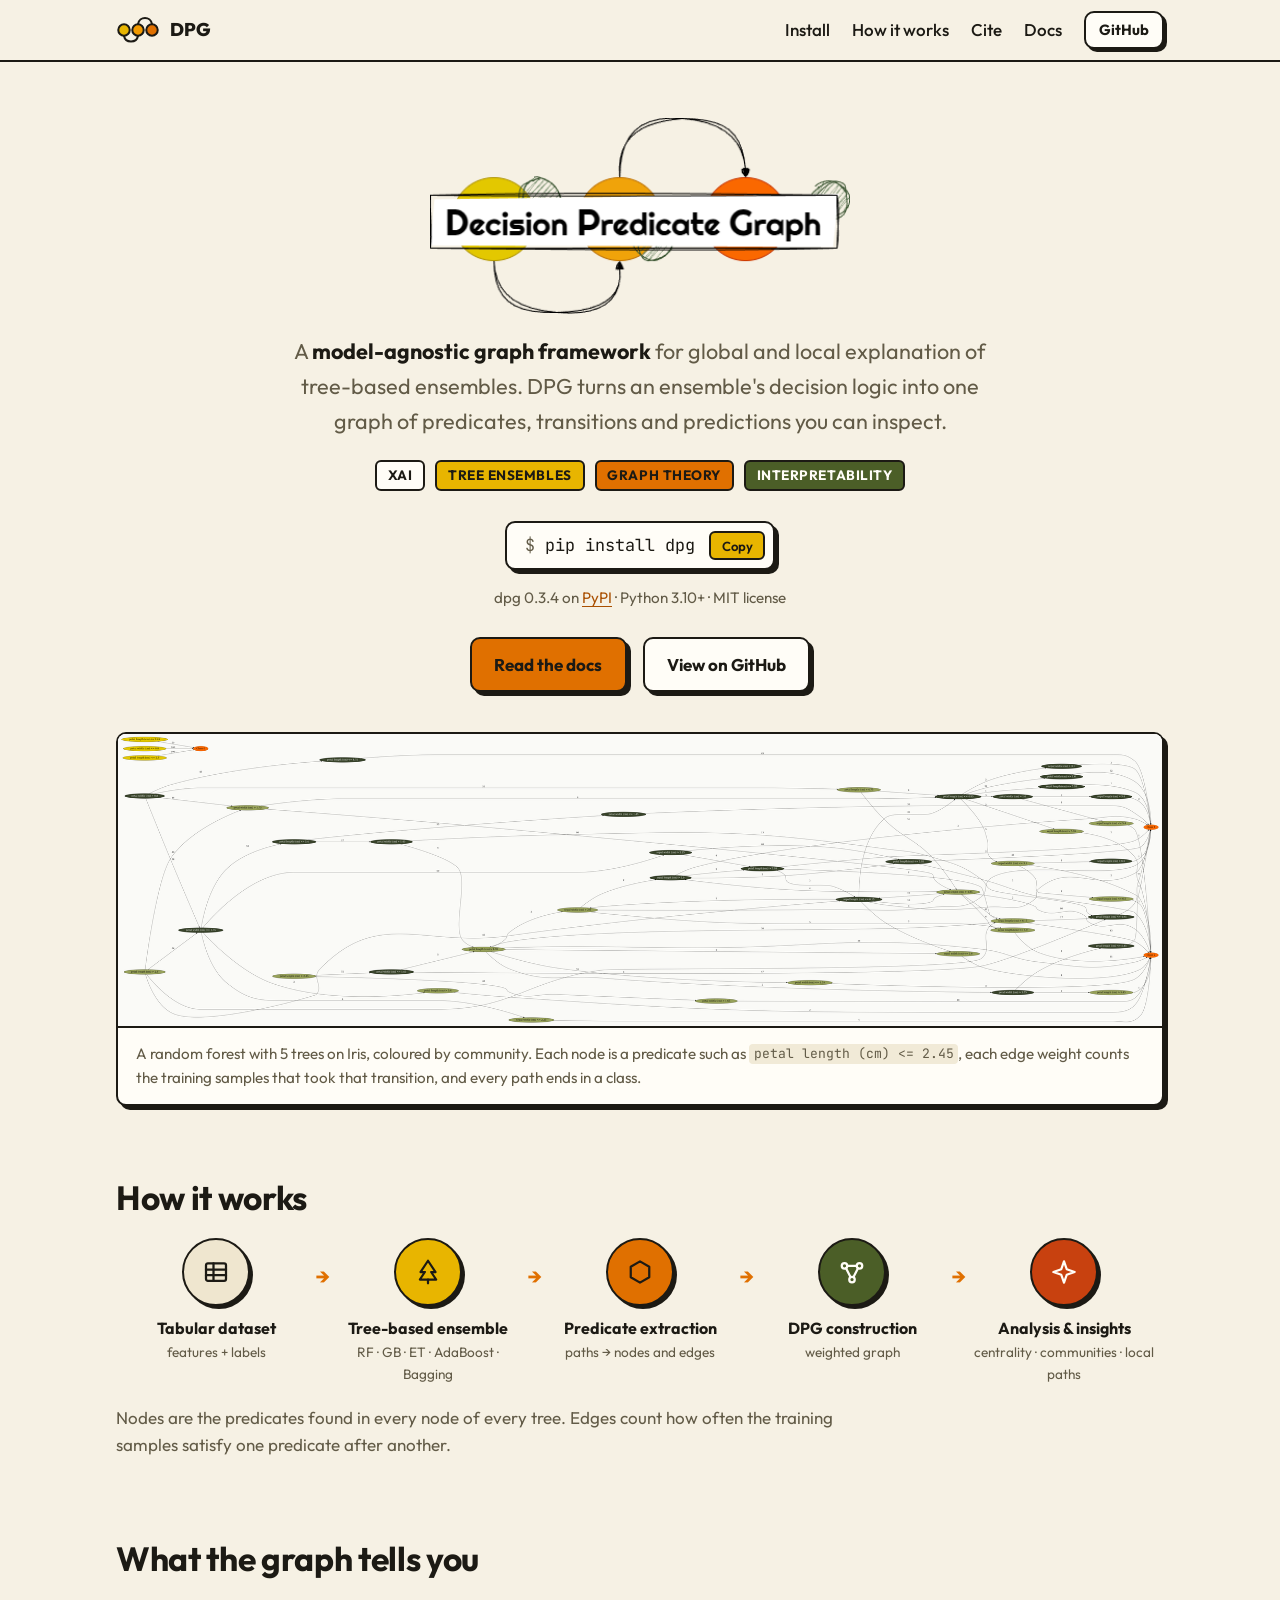
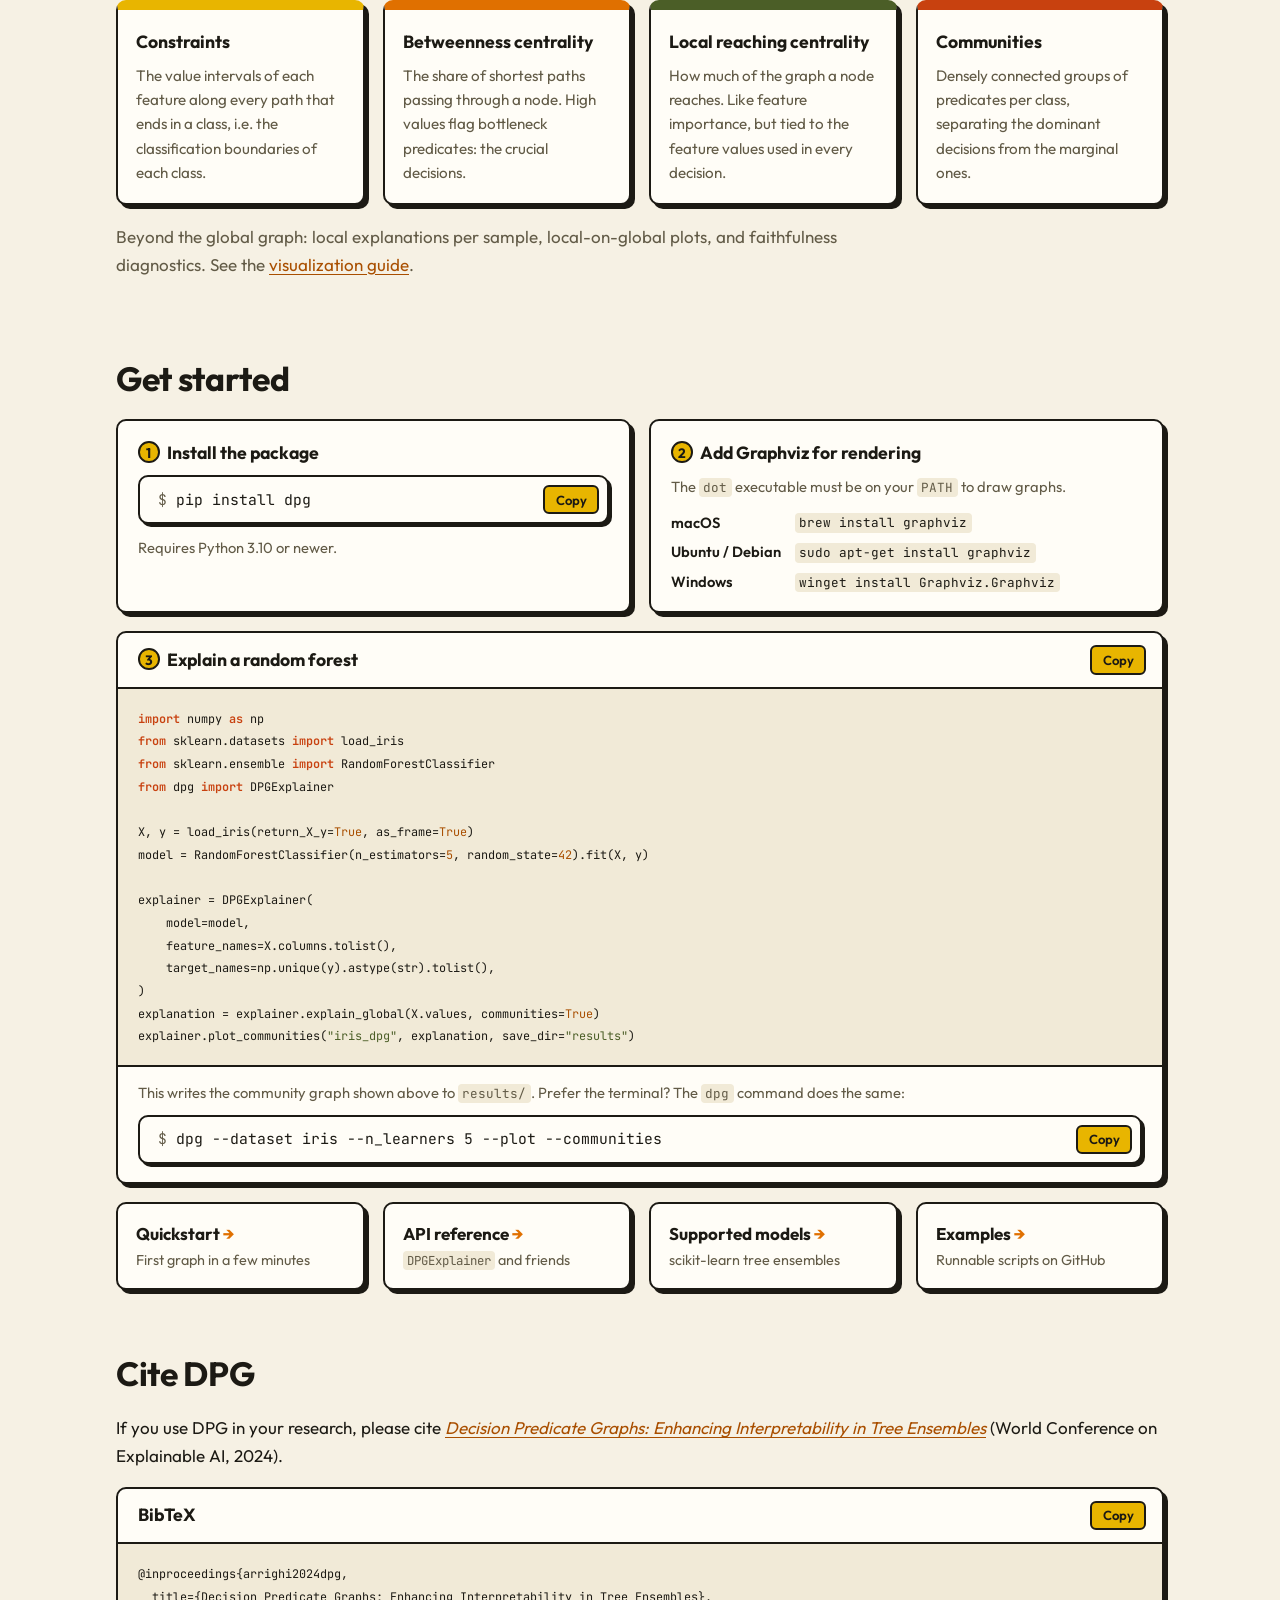
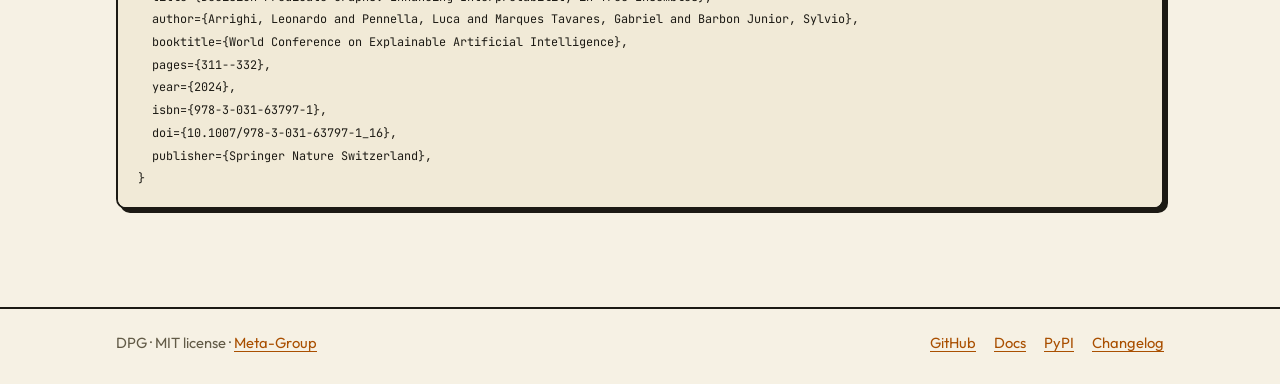
==== static/index.html @ 478aea1a "Add DPG landing page with install, docs and citation" ====
<!doctype html>
<html lang="en">
<head>
  <meta charset="utf-8">
  <meta name="viewport" content="width=device-width, initial-scale=1">
  <title>Decision Predicate Graph</title>
  <meta name="description" content="DPG is a model-agnostic framework for global and local explanation of tree-based ensemble models. pip install dpg.">
  <link rel="icon" href="data:image/svg+xml,<svg xmlns='http://www.w3.org/2000/svg' viewBox='0 0 16 16'><path d='M4 8L12 3.5M4 8l8 4.5' stroke='%231c1a14' stroke-width='1.2'/><circle cx='3' cy='8' r='2.4' fill='%23e8b500'/><circle cx='13' cy='3' r='2.4' fill='%23e07000'/><circle cx='13' cy='13' r='2.4' fill='%234b5e27'/></svg>">
  <link rel="preconnect" href="https://fonts.googleapis.com">
  <link rel="preconnect" href="https://fonts.gstatic.com" crossorigin>
  <link rel="stylesheet" href="https://fonts.googleapis.com/css2?family=JetBrains+Mono:wght@400;600&family=Outfit:wght@400;500;600;700;800&display=swap">
  <link rel="stylesheet" href="assets/landing.css">
</head>
<body>
  <header class="nav">
    <div class="wrap nav-inner">
      <a class="nav-brand" href="./" aria-label="DPG home">
        <svg class="nav-mark" viewBox="0 0 34 22" aria-hidden="true"><path d="M17 6.5C18 0 27 0 28 6.5M6 15.5C7 21.5 16 21.5 17 15.5"/><circle cx="6" cy="11" r="4.5" class="d1"/><circle cx="17" cy="11" r="4.5" class="d2"/><circle cx="28" cy="11" r="4.5" class="d3"/></svg>
        <span>DPG</span>
      </a>
      <nav class="nav-links" aria-label="Main">
        <a href="#install" class="hide-sm">Install</a>
        <a href="#how" class="hide-sm">How it works</a>
        <a href="#cite" class="hide-sm">Cite</a>
        <a href="https://dpg.readthedocs.io/">Docs</a>
        <a class="btn btn-sm" href="https://github.com/Meta-Group/DPG">GitHub</a>
      </nav>
    </div>
  </header>

  <main>
    <section class="hero">
      <div class="wrap">
        <img class="hero-logo" src="assets/dpg-logo.png" alt="Decision Predicate Graph" width="404" height="189">
        <p class="lede">A <strong>model-agnostic graph framework</strong> for global and local explanation of
          tree-based ensembles. DPG turns an ensemble's decision logic into one graph of predicates, transitions and
          predictions you can inspect.</p>
        <ul class="tags" aria-label="Topics">
          <li class="tag">XAI</li>
          <li class="tag tag-yellow">Tree ensembles</li>
          <li class="tag tag-orange">Graph theory</li>
          <li class="tag tag-olive">Interpretability</li>
        </ul>

        <div class="install" id="install-hero">
          <code><span class="prompt" aria-hidden="true">$</span> <span data-copy-src>pip install dpg</span></code>
          <button class="copy" type="button" data-copy>Copy</button>
        </div>
        <p class="meta"><span id="version">dpg 0.3.4</span> on <a href="https://pypi.org/project/dpg/">PyPI</a> ·
          Python 3.10+ · MIT license</p>

        <div class="cta">
          <a class="btn btn-primary" href="https://dpg.readthedocs.io/">Read the docs</a>
          <a class="btn" href="https://github.com/Meta-Group/DPG">View on GitHub</a>
        </div>
      </div>
    </section>

    <section class="wrap figure-section" aria-label="Example graph">
      <figure class="card graph">
        <a href="assets/iris-dpg-communities.png" title="Open full size">
          <img src="assets/iris-dpg-communities.png" alt="A Decision Predicate Graph of a 5-tree random forest on the Iris dataset, with predicate nodes coloured by community and edges leading to the three class nodes" width="2000" height="559">
        </a>
        <figcaption>A random forest with 5 trees on Iris, coloured by community. Each node is a predicate such as
          <code>petal length (cm) &lt;= 2.45</code>, each edge weight counts the training samples that took that
          transition, and every path ends in a class.</figcaption>
      </figure>
    </section>

    <section class="wrap section" id="how">
      <h2>How it works</h2>
      <ol class="pipeline">
        <li><span class="step step-cream" aria-hidden="true">
            <svg viewBox="0 0 24 24"><rect x="4" y="5" width="16" height="14" rx="1.5"/><path d="M4 10h16M4 14.5h16M10 5v14"/></svg></span>
          <strong>Tabular dataset</strong><span>features + labels</span></li>
        <li><span class="step step-yellow" aria-hidden="true">
            <svg viewBox="0 0 24 24"><path d="M12 3l6 9h-3.5l4 6H5.5l4-6H6z"/><path d="M12 18v3"/></svg></span>
          <strong>Tree-based ensemble</strong><span>RF · GB · ET · AdaBoost · Bagging</span></li>
        <li><span class="step step-orange" aria-hidden="true">
            <svg viewBox="0 0 24 24"><path d="M12 3.5l7.4 4.25v8.5L12 20.5l-7.4-4.25v-8.5z"/></svg></span>
          <strong>Predicate extraction</strong><span>paths → nodes and edges</span></li>
        <li><span class="step step-olive" aria-hidden="true">
            <svg viewBox="0 0 24 24"><circle cx="6" cy="7" r="2.2"/><circle cx="18" cy="7" r="2.2"/><circle cx="12" cy="18" r="2.2"/><path d="M8.2 7h7.6M7.2 9l3.6 7M16.8 9l-3.6 7"/></svg></span>
          <strong>DPG construction</strong><span>weighted graph</span></li>
        <li><span class="step step-red" aria-hidden="true">
            <svg viewBox="0 0 24 24"><path d="M12 3.5l2.2 6.3 6.3 2.2-6.3 2.2L12 20.5l-2.2-6.3L3.5 12l6.3-2.2z"/></svg></span>
          <strong>Analysis &amp; insights</strong><span>centrality · communities · local paths</span></li>
      </ol>
      <p class="note">Nodes are the predicates found in every node of every tree. Edges count how often the training
        samples satisfy one predicate after another.</p>
    </section>

    <section class="wrap section" id="metrics">
      <h2>What the graph tells you</h2>
      <div class="grid">
        <article class="card metric metric-yellow">
          <h3>Constraints</h3>
          <p>The value intervals of each feature along every path that ends in a class, i.e. the classification
            boundaries of each class.</p>
        </article>
        <article class="card metric metric-orange">
          <h3>Betweenness centrality</h3>
          <p>The share of shortest paths passing through a node. High values flag bottleneck predicates: the crucial
            decisions.</p>
        </article>
        <article class="card metric metric-olive">
          <h3>Local reaching centrality</h3>
          <p>How much of the graph a node reaches. Like feature importance, but tied to the feature values used in
            every decision.</p>
        </article>
        <article class="card metric metric-red">
          <h3>Communities</h3>
          <p>Densely connected groups of predicates per class, separating the dominant decisions from the marginal
            ones.</p>
        </article>
      </div>
      <p class="note">Beyond the global graph: local explanations per sample, local-on-global plots, and faithfulness
        diagnostics. See the <a href="https://dpg.readthedocs.io/en/latest/visualization.html">visualization
        guide</a>.</p>
    </section>

    <section class="wrap section" id="install">
      <h2>Get started</h2>
      <div class="steps">
        <div class="card step-card">
          <h3><span class="num">1</span> Install the package</h3>
          <div class="install install-block">
            <code><span class="prompt" aria-hidden="true">$</span> <span data-copy-src>pip install dpg</span></code>
            <button class="copy" type="button" data-copy>Copy</button>
          </div>
          <p class="small">Requires Python 3.10 or newer.</p>
        </div>
        <div class="card step-card">
          <h3><span class="num">2</span> Add Graphviz for rendering</h3>
          <p class="small">The <code>dot</code> executable must be on your <code>PATH</code> to draw graphs.</p>
          <dl class="os">
            <dt>macOS</dt><dd><code>brew install graphviz</code></dd>
            <dt>Ubuntu / Debian</dt><dd><code>sudo apt-get install graphviz</code></dd>
            <dt>Windows</dt><dd><code>winget install Graphviz.Graphviz</code></dd>
          </dl>
        </div>
      </div>

      <div class="card code-card">
        <div class="code-head">
          <h3><span class="num">3</span> Explain a random forest</h3>
          <button class="copy" type="button" data-copy>Copy</button>
        </div>
<pre><code data-copy-src><span class="k">import</span> numpy <span class="k">as</span> np
<span class="k">from</span> sklearn.datasets <span class="k">import</span> load_iris
<span class="k">from</span> sklearn.ensemble <span class="k">import</span> RandomForestClassifier
<span class="k">from</span> dpg <span class="k">import</span> DPGExplainer

X, y = load_iris(return_X_y=<span class="c">True</span>, as_frame=<span class="c">True</span>)
model = RandomForestClassifier(n_estimators=<span class="n">5</span>, random_state=<span class="n">42</span>).fit(X, y)

explainer = DPGExplainer(
    model=model,
    feature_names=X.columns.tolist(),
    target_names=np.unique(y).astype(str).tolist(),
)
explanation = explainer.explain_global(X.values, communities=<span class="c">True</span>)
explainer.plot_communities(<span class="s">"iris_dpg"</span>, explanation, save_dir=<span class="s">"results"</span>)</code></pre>
        <div class="code-foot">
          <p class="small">This writes the community graph shown above to <code>results/</code>. Prefer the
            terminal? The <code>dpg</code> command does the same:</p>
          <div class="install install-block">
            <code><span class="prompt" aria-hidden="true">$</span> <span data-copy-src>dpg --dataset iris --n_learners 5 --plot --communities</span></code>
            <button class="copy" type="button" data-copy>Copy</button>
          </div>
        </div>
      </div>

      <div class="doc-links">
        <a class="card doc-link" href="https://dpg.readthedocs.io/en/latest/quickstart.html">
          <strong>Quickstart</strong><span>First graph in a few minutes</span></a>
        <a class="card doc-link" href="https://dpg.readthedocs.io/en/latest/api_reference.html">
          <strong>API reference</strong><span><code>DPGExplainer</code> and friends</span></a>
        <a class="card doc-link" href="https://dpg.readthedocs.io/en/latest/supported_models.html">
          <strong>Supported models</strong><span>scikit-learn tree ensembles</span></a>
        <a class="card doc-link" href="https://github.com/Meta-Group/DPG/tree/main/examples">
          <strong>Examples</strong><span>Runnable scripts on GitHub</span></a>
      </div>
    </section>

    <section class="wrap section" id="cite">
      <h2>Cite DPG</h2>
      <p>If you use DPG in your research, please cite
        <a href="https://doi.org/10.1007/978-3-031-63797-1_16"><em>Decision Predicate Graphs: Enhancing
        Interpretability in Tree Ensembles</em></a> (World Conference on Explainable AI, 2024).</p>
      <div class="card code-card">
        <div class="code-head">
          <h3>BibTeX</h3>
          <button class="copy" type="button" data-copy>Copy</button>
        </div>
<pre><code data-copy-src>@inproceedings{arrighi2024dpg,
  title={Decision Predicate Graphs: Enhancing Interpretability in Tree Ensembles},
  author={Arrighi, Leonardo and Pennella, Luca and Marques Tavares, Gabriel and Barbon Junior, Sylvio},
  booktitle={World Conference on Explainable Artificial Intelligence},
  pages={311--332},
  year={2024},
  isbn={978-3-031-63797-1},
  doi={10.1007/978-3-031-63797-1_16},
  publisher={Springer Nature Switzerland},
}</code></pre>
      </div>
    </section>
  </main>

  <footer class="footer">
    <div class="wrap footer-inner">
      <span>DPG · MIT license · <a href="https://github.com/Meta-Group">Meta-Group</a></span>
      <nav aria-label="Footer">
        <a href="https://github.com/Meta-Group/DPG">GitHub</a>
        <a href="https://dpg.readthedocs.io/">Docs</a>
        <a href="https://pypi.org/project/dpg/">PyPI</a>
        <a href="https://github.com/Meta-Group/DPG/blob/main/CHANGELOG.md">Changelog</a>
      </nav>
    </div>
  </footer>

  <script src="assets/landing.js"></script>
</body>
</html>
---- static/assets/landing.css ----
:root {
  --bg: #f6f1e4;
  --surface: #fffdf7;
  --ink: #1c1a14;
  --muted: #625b47;
  --line: #1c1a14;
  --code-bg: #f1ead7;
  --yellow: #e8b500;
  --orange: #e07000;
  --olive: #4b5e27;
  --red: #c8410f;
  --link: #a94f00;
  --on-accent: #1c1a14;
  --on-dark-accent: #fffdf7;
  --shadow: 4px 4px 0 var(--line);
  --radius: 10px;
  --font: "Outfit", system-ui, -apple-system, "Segoe UI", sans-serif;
  --mono: "JetBrains Mono", ui-monospace, SFMono-Regular, Menlo, monospace;
  color-scheme: light;
}

@media (prefers-color-scheme: dark) {
  :root:not([data-theme="light"]) {
    --bg: #17150f;
    --surface: #221f17;
    --ink: #f3ecda;
    --muted: #b3a98c;
    --line: #5a5240;
    --code-bg: #2b2719;
    --olive: #7d9441;
    --red: #e05a28;
    --link: #f2a24a;
    --shadow: 4px 4px 0 #000;
    color-scheme: dark;
  }
}

:root[data-theme="dark"] {
  --bg: #17150f;
  --surface: #221f17;
  --ink: #f3ecda;
  --muted: #b3a98c;
  --line: #5a5240;
  --code-bg: #2b2719;
  --olive: #7d9441;
  --red: #e05a28;
  --link: #f2a24a;
  --shadow: 4px 4px 0 #000;
  color-scheme: dark;
}

*, *::before, *::after { box-sizing: border-box; }

html { scroll-behavior: smooth; scroll-padding-top: 76px; }

body {
  margin: 0;
  background: var(--bg);
  color: var(--ink);
  font: 17px/1.6 var(--font);
  -webkit-font-smoothing: antialiased;
}

a { color: var(--link); text-underline-offset: 3px; }
a:hover { text-decoration-thickness: 2px; }

img { max-width: 100%; height: auto; display: block; }

code, pre { font-variant-ligatures: none; }
code { font-family: var(--mono); font-size: .86em; }
:not(pre) > code { background: var(--code-bg); padding: .1em .35em; border-radius: 4px; overflow-wrap: anywhere; }

h2 { font-size: clamp(1.6rem, 3.2vw, 2.1rem); line-height: 1.2; margin: 0 0 1.25rem; letter-spacing: -.01em; }
h3 { font-size: 1.1rem; margin: 0 0 .5rem; }

.wrap { max-width: 1080px; margin: 0 auto; padding: 0 16px; }

/* nav */
.nav {
  position: sticky; top: 0; z-index: 10;
  background: color-mix(in srgb, var(--bg) 92%, transparent);
  backdrop-filter: blur(6px);
  border-bottom: 2px solid var(--line);
}
.nav-inner { display: flex; align-items: center; justify-content: space-between; gap: 16px; height: 60px; }
.nav-brand { display: flex; align-items: center; gap: 10px; color: var(--ink); text-decoration: none; font-weight: 800; font-size: 1.15rem; }
.nav-mark { width: 44px; height: 28px; overflow: visible; }
.nav-mark path { fill: none; stroke: var(--ink); stroke-width: 1.6; }
.nav-mark circle { stroke: var(--line); stroke-width: 1.6; }
.nav-mark .d1 { fill: var(--yellow); }
.nav-mark .d2 { fill: #f29a00; }
.nav-mark .d3 { fill: var(--orange); }
.nav-links { display: flex; align-items: center; gap: 22px; }
.nav-links a:not(.btn) { color: var(--ink); text-decoration: none; font-weight: 500; }
.nav-links a:not(.btn):hover { color: var(--link); }

/* buttons */
.btn {
  display: inline-flex; align-items: center; justify-content: center;
  padding: .7em 1.3em; border: 2px solid var(--line); border-radius: var(--radius);
  background: var(--surface); color: var(--ink); font-weight: 700; text-decoration: none;
  box-shadow: var(--shadow); transition: transform .08s, box-shadow .08s;
}
.btn:hover { transform: translate(-1px, -1px); box-shadow: 5px 5px 0 var(--line); text-decoration: none; }
.btn:active { transform: translate(3px, 3px); box-shadow: 1px 1px 0 var(--line); }
.btn-primary { background: var(--orange); color: var(--on-accent); }
.btn-sm { padding: .35em .9em; font-size: .92rem; box-shadow: 3px 3px 0 var(--line); }

/* hero */
.hero { text-align: center; padding: 56px 0 40px; }
.hero-logo { width: min(420px, 86%); margin: 0 auto 20px; }
/* the logo is drawn in black ink; give it a paper backing on dark backgrounds */
:root[data-theme="dark"] .hero-logo { background: #f6f1e4; border-radius: 14px; padding: 10px 14px; }
@media (prefers-color-scheme: dark) {
  :root:not([data-theme="light"]) .hero-logo { background: #f6f1e4; border-radius: 14px; padding: 10px 14px; }
}
.lede { font-size: clamp(1.1rem, 2.2vw, 1.35rem); max-width: 720px; margin: 0 auto 22px; color: var(--muted); }
.lede strong { color: var(--ink); }

.tags { list-style: none; padding: 0; margin: 0 0 30px; display: flex; flex-wrap: wrap; gap: 10px; justify-content: center; }
.tag {
  border: 2px solid var(--line); border-radius: 6px; padding: .2em .8em;
  font-weight: 700; font-size: .85rem; text-transform: uppercase; letter-spacing: .04em;
  background: var(--surface);
}
.tag-yellow { background: var(--yellow); color: var(--on-accent); }
.tag-orange { background: var(--orange); color: var(--on-accent); }
.tag-olive { background: var(--olive); color: var(--on-dark-accent); }

.install {
  display: inline-flex; align-items: center; gap: 14px; max-width: 100%;
  border: 2px solid var(--line); border-radius: var(--radius); background: var(--surface);
  padding: 8px 8px 8px 18px; box-shadow: var(--shadow);
}
.install code { font-size: 1.05rem; white-space: nowrap; overflow-x: auto; background: none; padding: 0; min-width: 0; }
.install .prompt { color: var(--muted); user-select: none; }
.install-block { display: flex; justify-content: space-between; margin: 6px 0 12px; box-shadow: 3px 3px 0 var(--line); }
.install-block code { font-size: .92rem; }
.meta { color: var(--muted); font-size: .95rem; margin: 16px 0 26px; }
.cta { display: flex; gap: 16px; justify-content: center; flex-wrap: wrap; }

.copy {
  font: 600 .82rem var(--font); cursor: pointer; flex-shrink: 0;
  border: 2px solid var(--line); border-radius: 6px; padding: .35em .8em;
  background: var(--yellow); color: var(--on-accent);
}
.copy:hover { filter: brightness(1.06); }
.copy.done { background: var(--olive); color: var(--on-dark-accent); }

/* cards */
.card {
  background: var(--surface); border: 2px solid var(--line);
  border-radius: var(--radius); box-shadow: var(--shadow);
}

.figure-section { padding-bottom: 16px; }
.graph { margin: 0; overflow: hidden; }
.graph a { display: block; background: #fafaf7; border-bottom: 2px solid var(--line); overflow-x: auto; }
.graph figcaption { padding: 14px 18px; color: var(--muted); font-size: .95rem; }

.section { padding: 56px 16px 8px; }
.note { color: var(--muted); max-width: 760px; }
.small { font-size: .92rem; color: var(--muted); margin: 0; }

/* pipeline */
.pipeline { list-style: none; padding: 0; margin: 0 0 18px; display: grid; grid-template-columns: repeat(5, 1fr); gap: 12px; }
.pipeline li { position: relative; display: flex; flex-direction: column; align-items: center; text-align: center; gap: 4px; padding: 0 4px; }
.pipeline li:not(:last-child)::after {
  content: "→"; position: absolute; right: -14px; top: 22px;
  color: var(--orange); font-weight: 700; font-size: 1.3rem;
}
.pipeline strong { font-size: 1rem; line-height: 1.25; margin-top: 8px; }
.pipeline li > span:last-child { color: var(--muted); font-size: .85rem; }
.step {
  width: 68px; height: 68px; border-radius: 50%; border: 2.5px solid var(--line);
  display: grid; place-items: center; box-shadow: 3px 3px 0 var(--line);
}
.step svg { width: 30px; height: 30px; fill: none; stroke: currentColor; stroke-width: 1.8; stroke-linejoin: round; stroke-linecap: round; }
.step-cream { background: #efe6cf; color: #1c1a14; }
.step-yellow { background: var(--yellow); color: #1c1a14; }
.step-orange { background: var(--orange); color: #1c1a14; }
.step-olive { background: var(--olive); color: #fffdf7; }
.step-red { background: var(--red); color: #fffdf7; }

/* metrics */
.grid { display: grid; grid-template-columns: repeat(4, 1fr); gap: 18px; margin-bottom: 18px; }
.metric { padding: 18px; border-top-width: 10px; }
.metric p { margin: 0; color: var(--muted); font-size: .95rem; }
.metric-yellow { border-top-color: var(--yellow); }
.metric-orange { border-top-color: var(--orange); }
.metric-olive { border-top-color: var(--olive); }
.metric-red { border-top-color: var(--red); }

/* get started */
.steps { display: grid; grid-template-columns: 1fr 1fr; gap: 18px; margin-bottom: 18px; }
.step-card { padding: 18px 20px; }
.num {
  display: inline-grid; place-items: center; width: 1.6em; height: 1.6em; margin-right: .3em;
  border: 2px solid var(--line); border-radius: 50%; background: var(--yellow); color: var(--on-accent);
  font-size: .85rem; vertical-align: 1px;
}
.os { display: grid; grid-template-columns: auto 1fr; gap: 6px 14px; margin: 12px 0 0; font-size: .92rem; }
.os dt { font-weight: 600; }
.os dd { margin: 0; }

.code-card { padding: 0; overflow: hidden; margin-bottom: 18px; }
.code-head { display: flex; justify-content: space-between; align-items: center; gap: 12px; padding: 12px 16px 12px 20px; border-bottom: 2px solid var(--line); }
.code-head h3 { margin: 0; }
pre {
  margin: 0; padding: 18px 20px; overflow-x: auto; background: var(--code-bg);
  font: .86rem/1.65 var(--mono); tab-size: 4;
}
.code-foot { padding: 14px 20px 6px; border-top: 2px solid var(--line); }
.code-foot .install-block { margin-top: 10px; }
pre .k { color: var(--red); font-weight: 600; }
pre .s { color: var(--olive); }
pre .n, pre .c { color: var(--link); }

.doc-links { display: grid; grid-template-columns: repeat(4, 1fr); gap: 18px; }
.doc-link { display: flex; flex-direction: column; gap: 2px; padding: 16px 18px; text-decoration: none; color: var(--ink); transition: transform .08s, box-shadow .08s; }
.doc-link:hover { transform: translate(-1px, -1px); box-shadow: 5px 5px 0 var(--line); }
.doc-link strong::after { content: " →"; color: var(--orange); }
.doc-link span { color: var(--muted); font-size: .9rem; }

#cite .code-card { margin-top: 18px; }

/* footer */
.footer { margin-top: 72px; border-top: 2px solid var(--line); padding: 22px 0 30px; color: var(--muted); font-size: .92rem; }
.footer-inner { display: flex; justify-content: space-between; flex-wrap: wrap; gap: 12px; }
.footer nav { display: flex; gap: 18px; flex-wrap: wrap; }

:focus-visible { outline: 3px solid var(--orange); outline-offset: 2px; }

@media (max-width: 900px) {
  .grid, .doc-links { grid-template-columns: 1fr 1fr; }
  .pipeline { grid-template-columns: 1fr; gap: 22px; }
  .pipeline li {
    display: grid; grid-template-columns: 68px 1fr; grid-template-rows: auto auto;
    column-gap: 16px; row-gap: 0; align-content: center; text-align: left; padding: 0;
  }
  .pipeline .step { grid-row: 1 / 3; }
  .pipeline li strong { margin: 0; align-self: end; }
  .pipeline li > span:last-child { align-self: start; }
  .pipeline li:not(:last-child)::after { content: "↓"; right: auto; left: 24px; top: auto; bottom: -27px; font-size: 1.1rem; }
}

@media (max-width: 640px) {
  body { font-size: 16px; }
  .hide-sm { display: none; }
  .nav-links { gap: 14px; }
  .hero { padding-top: 36px; }
  .steps, .grid, .doc-links { grid-template-columns: 1fr; }
  .install code { font-size: .95rem; }
  .graph img { width: 900px; max-width: none; }
  .os { grid-template-columns: 1fr; gap: 2px; }
  .os dd { margin-bottom: 8px; }
  .section { padding-top: 44px; }
}

@media (prefers-reduced-motion: reduce) {
  html { scroll-behavior: auto; }
  .btn, .doc-link { transition: none; }
}
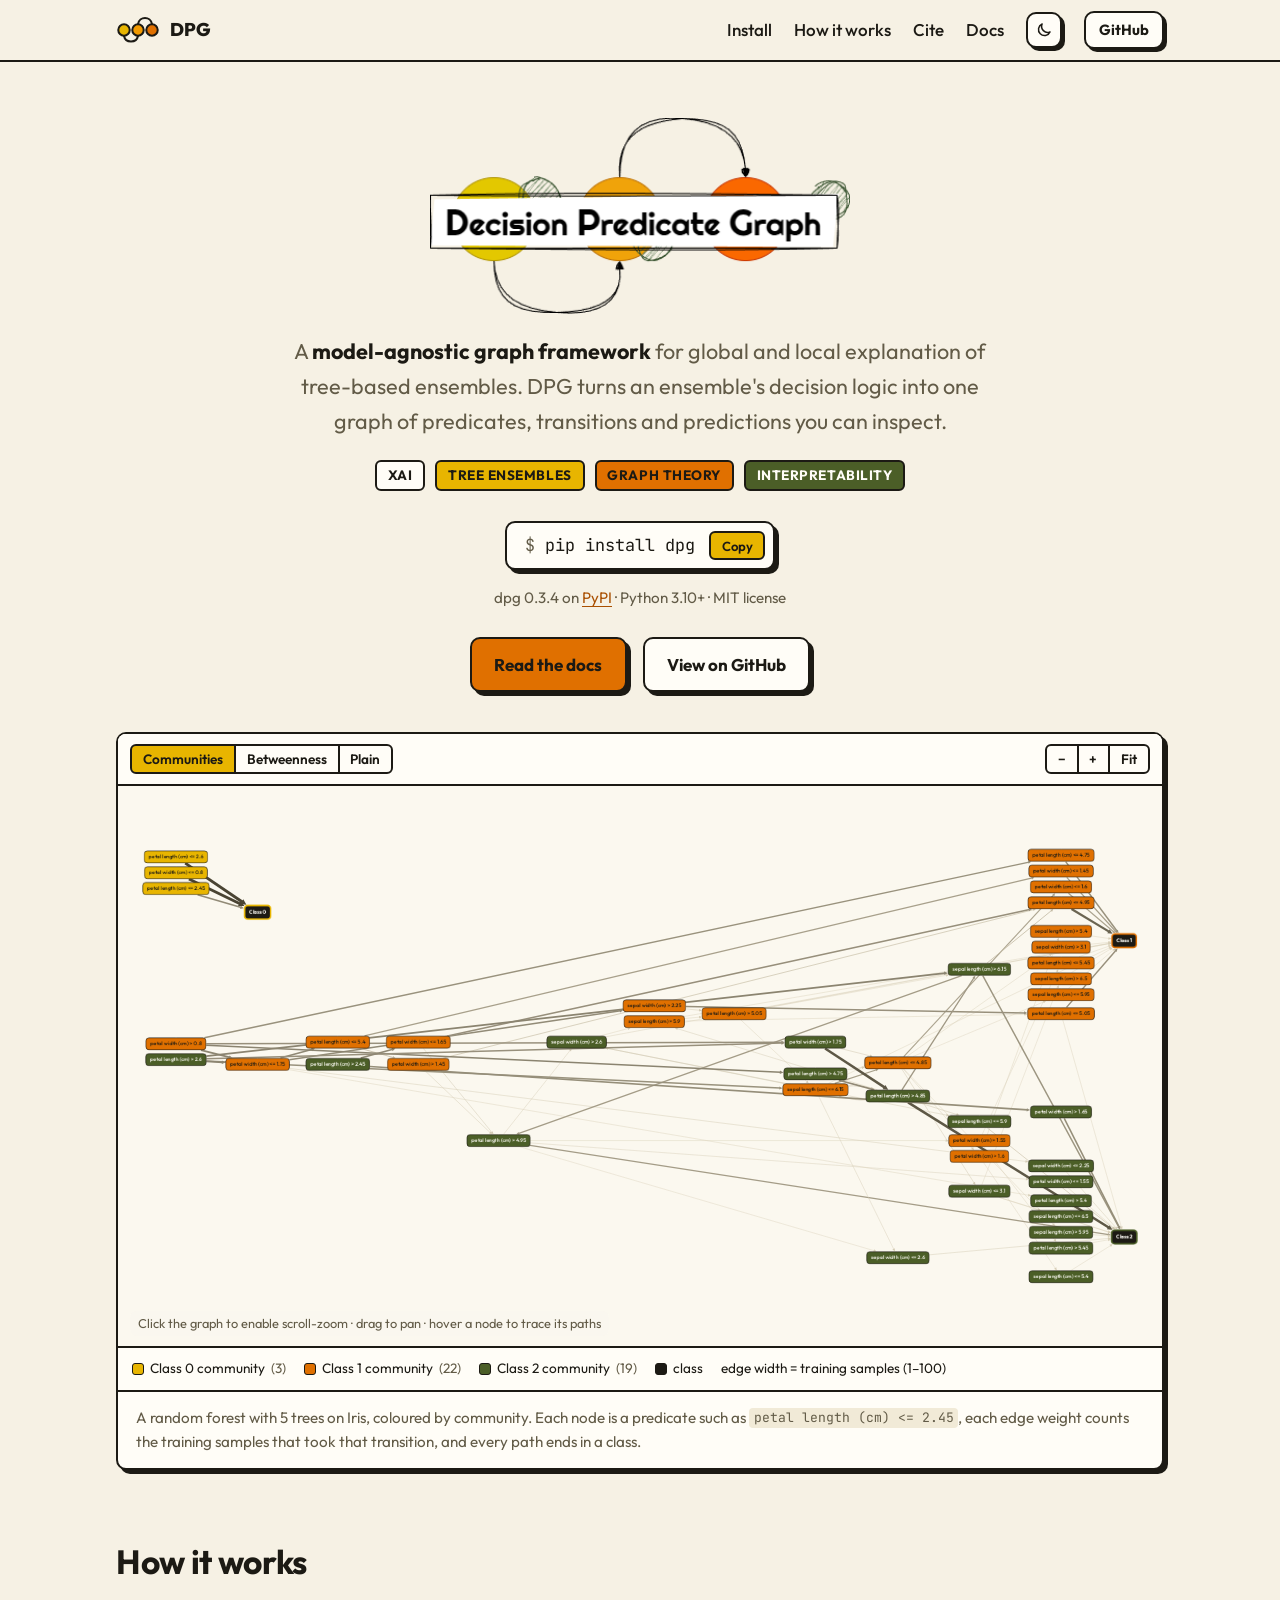
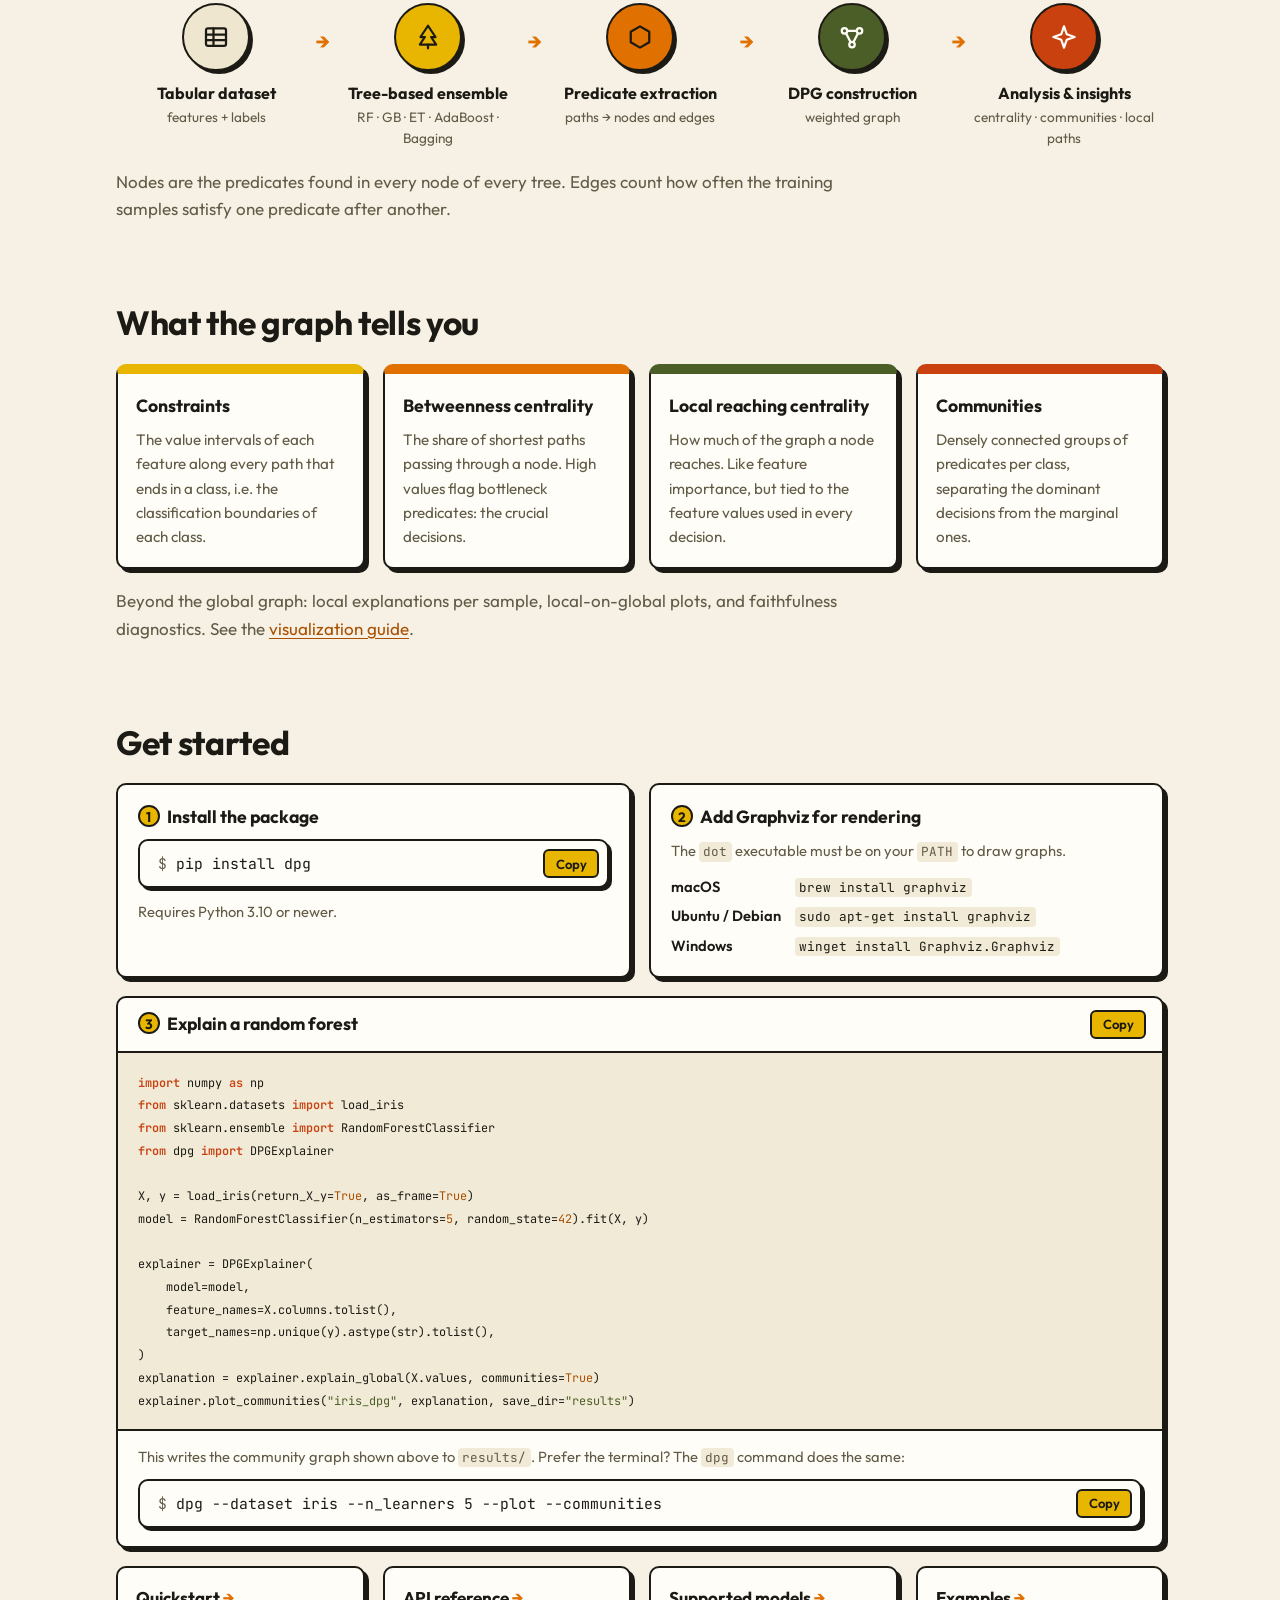
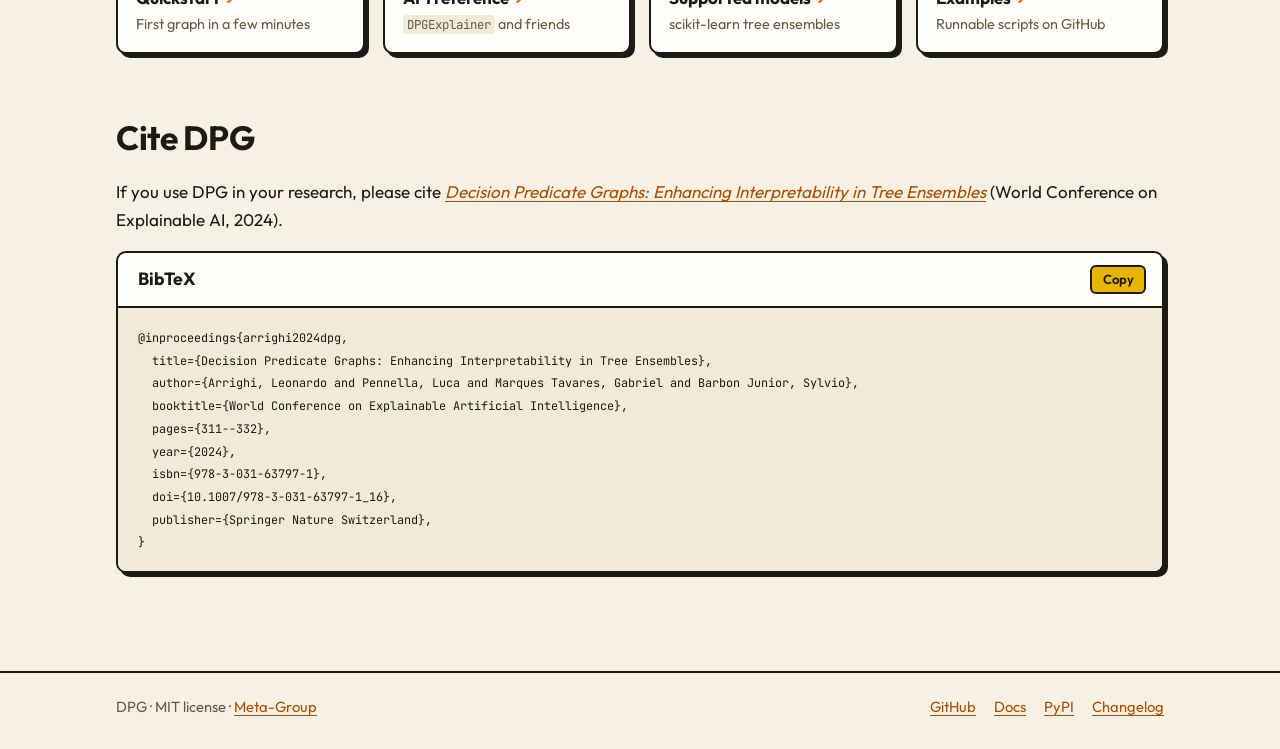
==== commit e7aec0b7: "Add a light/dark theme toggle; light by default" ====
--- a/static/index.html
+++ b/static/index.html
@@ -10,6 +10,10 @@
   <link rel="preconnect" href="https://fonts.gstatic.com" crossorigin>
   <link rel="stylesheet" href="https://fonts.googleapis.com/css2?family=JetBrains+Mono:wght@400;600&family=Outfit:wght@400;500;600;700;800&display=swap">
   <link rel="stylesheet" href="assets/landing.css">
+  <script>
+    // Apply a saved theme before first paint; light is the default.
+    try { if (localStorage.getItem("dpg.theme") === "dark") document.documentElement.dataset.theme = "dark"; } catch (e) {}
+  </script>
 </head>
 <body>
   <header class="nav">
@@ -23,6 +27,10 @@
         <a href="#how" class="hide-sm">How it works</a>
         <a href="#cite" class="hide-sm">Cite</a>
         <a href="https://dpg.readthedocs.io/">Docs</a>
+        <button type="button" class="theme-toggle" id="theme-toggle" aria-label="Switch to dark theme" aria-pressed="false">
+          <svg class="moon" viewBox="0 0 24 24" aria-hidden="true"><path d="M20 14.5A8 8 0 0 1 9.5 4a8 8 0 1 0 10.5 10.5z"/></svg>
+          <svg class="sun" viewBox="0 0 24 24" aria-hidden="true"><circle cx="12" cy="12" r="4"/><path d="M12 2.5v2M12 19.5v2M2.5 12h2M19.5 12h2M5.3 5.3l1.4 1.4M17.3 17.3l1.4 1.4M5.3 18.7l1.4-1.4M17.3 6.7l1.4-1.4"/></svg>
+        </button>
         <a class="btn btn-sm" href="https://github.com/Meta-Group/DPG">GitHub</a>
       </nav>
     </div>
@@ -58,9 +66,11 @@
 
     <section class="wrap figure-section" aria-label="Example graph">
       <figure class="card graph">
-        <a href="assets/iris-dpg-communities.png" title="Open full size">
-          <img src="assets/iris-dpg-communities.png" alt="A Decision Predicate Graph of a 5-tree random forest on the Iris dataset, with predicate nodes coloured by community and edges leading to the three class nodes" width="2000" height="559">
-        </a>
+        <div id="dpg-graph" class="dpg-graph">
+          <a href="assets/iris-dpg-communities.png" title="Open full size">
+            <img src="assets/iris-dpg-communities.png" alt="A Decision Predicate Graph of a 5-tree random forest on the Iris dataset, with predicate nodes coloured by community and edges leading to the three class nodes" width="2000" height="559">
+          </a>
+        </div>
         <figcaption>A random forest with 5 trees on Iris, coloured by community. Each node is a predicate such as
           <code>petal length (cm) &lt;= 2.45</code>, each edge weight counts the training samples that took that
           transition, and every path ends in a class.</figcaption>
@@ -220,5 +230,9 @@
   </footer>
 
   <script src="assets/landing.js"></script>
+  <script src="dashboard/vendor/cytoscape.min.js" defer></script>
+  <script src="dashboard/vendor/dagre.min.js" defer></script>
+  <script src="dashboard/vendor/cytoscape-dagre.js" defer></script>
+  <script src="assets/graph.js" defer></script>
 </body>
 </html>
--- a/static/assets/landing.css
+++ b/static/assets/landing.css
@@ -13,28 +13,21 @@
   --on-accent: #1c1a14;
   --on-dark-accent: #fffdf7;
   --shadow: 4px 4px 0 var(--line);
+  --g-bg: #fbf8ef;
+  --g-edge-lo: #d9d0b9;
+  --g-edge-hi: #4a4433;
+  --g-node-border: #1c1a14;
+  --g-plain-fill: #fffdf7;
+  --g-class-fill: #1c1a14;
+  --g-class-text: #fffdf7;
+  --g-accent: #c8410f;
   --radius: 10px;
   --font: "Outfit", system-ui, -apple-system, "Segoe UI", sans-serif;
   --mono: "JetBrains Mono", ui-monospace, SFMono-Regular, Menlo, monospace;
   color-scheme: light;
 }
 
-@media (prefers-color-scheme: dark) {
-  :root:not([data-theme="light"]) {
-    --bg: #17150f;
-    --surface: #221f17;
-    --ink: #f3ecda;
-    --muted: #b3a98c;
-    --line: #5a5240;
-    --code-bg: #2b2719;
-    --olive: #7d9441;
-    --red: #e05a28;
-    --link: #f2a24a;
-    --shadow: 4px 4px 0 #000;
-    color-scheme: dark;
-  }
-}
-
+/* dark theme: only when picked with the nav toggle (assets/landing.js); light is the default */
 :root[data-theme="dark"] {
   --bg: #17150f;
   --surface: #221f17;
@@ -46,6 +39,14 @@
   --red: #e05a28;
   --link: #f2a24a;
   --shadow: 4px 4px 0 #000;
+  --g-bg: #1d1a13;
+  --g-edge-lo: #4a4436;
+  --g-edge-hi: #d9cfb5;
+  --g-node-border: #0d0c08;
+  --g-plain-fill: #3a3527;
+  --g-class-fill: #f3ecda;
+  --g-class-text: #1c1a14;
+  --g-accent: #f2a24a;
   color-scheme: dark;
 }
 
@@ -105,15 +106,22 @@
 .btn:active { transform: translate(3px, 3px); box-shadow: 1px 1px 0 var(--line); }
 .btn-primary { background: var(--orange); color: var(--on-accent); }
 .btn-sm { padding: .35em .9em; font-size: .92rem; box-shadow: 3px 3px 0 var(--line); }
+.theme-toggle {
+  display: inline-grid; place-items: center; width: 36px; height: 36px; padding: 0; cursor: pointer;
+  border: 2px solid var(--line); border-radius: var(--radius); background: var(--surface); color: var(--ink);
+  box-shadow: 3px 3px 0 var(--line); transition: transform .08s, box-shadow .08s;
+}
+.theme-toggle:hover { transform: translate(-1px, -1px); box-shadow: 4px 4px 0 var(--line); }
+.theme-toggle:active { transform: translate(2px, 2px); box-shadow: 1px 1px 0 var(--line); }
+.theme-toggle svg { width: 18px; height: 18px; fill: none; stroke: currentColor; stroke-width: 2; stroke-linecap: round; stroke-linejoin: round; }
+.theme-toggle .sun, :root[data-theme="dark"] .theme-toggle .moon { display: none; }
+:root[data-theme="dark"] .theme-toggle .sun { display: block; }
 
 /* hero */
 .hero { text-align: center; padding: 56px 0 40px; }
 .hero-logo { width: min(420px, 86%); margin: 0 auto 20px; }
 /* the logo is drawn in black ink; give it a paper backing on dark backgrounds */
 :root[data-theme="dark"] .hero-logo { background: #f6f1e4; border-radius: 14px; padding: 10px 14px; }
-@media (prefers-color-scheme: dark) {
-  :root:not([data-theme="light"]) .hero-logo { background: #f6f1e4; border-radius: 14px; padding: 10px 14px; }
-}
 .lede { font-size: clamp(1.1rem, 2.2vw, 1.35rem); max-width: 720px; margin: 0 auto 22px; color: var(--muted); }
 .lede strong { color: var(--ink); }
 
@@ -155,7 +163,82 @@
 
 .figure-section { padding-bottom: 16px; }
 .graph { margin: 0; overflow: hidden; }
-.graph a { display: block; background: #fafaf7; border-bottom: 2px solid var(--line); overflow-x: auto; }
+.graph a { display: block; background: #fafaf7; overflow-x: auto; }
+.dpg-graph { border-bottom: 2px solid var(--line); }
+
+/* interactive graph (assets/graph.js) */
+.dpg-graph.live { background: var(--g-bg); }
+.g-toolbar {
+  display: flex; justify-content: space-between; align-items: center; gap: 10px; flex-wrap: wrap;
+  padding: 10px 12px; border-bottom: 2px solid var(--line); background: var(--surface);
+}
+.seg, .g-zoom { display: flex; }
+.seg button, .g-zoom button {
+  font: 600 .85rem var(--font); color: var(--ink); background: var(--surface); cursor: pointer;
+  border: 2px solid var(--line); padding: .3em .8em; margin-left: -2px; min-width: 2.2em;
+}
+.seg button:first-child, .g-zoom button:first-child { border-radius: 6px 0 0 6px; margin-left: 0; }
+.seg button:last-child, .g-zoom button:last-child { border-radius: 0 6px 6px 0; }
+.seg button[aria-pressed="true"] { background: var(--yellow); color: var(--on-accent); }
+.seg button:hover, .g-zoom button:hover { background: var(--code-bg); }
+.seg button[aria-pressed="true"]:hover { background: var(--yellow); }
+.g-stage { position: relative; }
+.g-cy { height: 560px; outline: 2px solid transparent; outline-offset: -4px; transition: outline-color .15s; }
+.dpg-graph.active .g-cy { outline-color: color-mix(in srgb, var(--orange) 55%, transparent); }
+.g-hint {
+  position: absolute; left: 12px; bottom: 10px; max-width: calc(100% - 24px); pointer-events: none;
+  font-size: .8rem; color: var(--muted); background: color-mix(in srgb, var(--g-bg) 88%, transparent);
+  padding: 2px 8px; border-radius: 6px; transition: color .15s, background .15s;
+}
+.dpg-graph.nudge .g-hint { color: var(--on-accent); background: var(--yellow); font-weight: 600; }
+.g-cover {
+  position: absolute; inset: 0; width: 100%; border: 0; cursor: pointer;
+  background: color-mix(in srgb, var(--g-bg) 35%, transparent);
+  font: 700 1rem var(--font); color: var(--ink);
+}
+.g-cover span {
+  display: inline-block; padding: .5em 1.1em; border: 2px solid var(--line); border-radius: var(--radius);
+  background: var(--yellow); color: var(--on-accent); box-shadow: 3px 3px 0 var(--line);
+}
+.g-done {
+  position: absolute; right: 10px; top: 10px; z-index: 3;
+  font: 700 .85rem var(--font); border: 2px solid var(--line); border-radius: 6px;
+  background: var(--yellow); color: var(--on-accent); padding: .35em .9em;
+}
+.g-side {
+  position: absolute; top: 12px; right: 12px; bottom: 12px; width: 300px; overflow-y: auto; z-index: 2;
+  background: var(--surface); border: 2px solid var(--line); border-radius: var(--radius);
+  box-shadow: var(--shadow); padding: 14px 16px; font-size: .9rem;
+}
+.g-side h4 { font: 600 .95rem/1.35 var(--mono); margin: 0 26px 4px 0; overflow-wrap: anywhere; font-variant-ligatures: none; }
+.g-side h5 { font-size: .78rem; text-transform: uppercase; letter-spacing: .05em; color: var(--muted); margin: 14px 0 6px; }
+.g-sub { margin: 0; color: var(--muted); display: flex; align-items: center; gap: 5px; flex-wrap: wrap; }
+.g-close {
+  position: absolute; top: 8px; right: 8px; width: 28px; height: 28px; cursor: pointer;
+  border: 2px solid var(--line); border-radius: 6px; background: var(--surface); color: var(--ink); font-size: 1.1rem; line-height: 1;
+}
+.g-side ul { list-style: none; margin: 0; padding: 0; }
+.g-side li { display: flex; justify-content: space-between; gap: 8px; padding: 2px 0; }
+.g-side li button {
+  all: unset; cursor: pointer; color: var(--link); font: .82rem var(--mono); font-variant-ligatures: none;
+  text-decoration: underline; text-underline-offset: 2px; overflow-wrap: anywhere;
+}
+.g-side li span { color: var(--muted); font-variant-numeric: tabular-nums; }
+.g-side dl { display: grid; grid-template-columns: 1fr auto; gap: 2px 10px; margin: 0; }
+.g-side dt { color: var(--muted); }
+.g-side dd { margin: 0; font-variant-numeric: tabular-nums; }
+.prob { display: grid; grid-template-columns: 1.2em 1fr 2.8em; align-items: center; gap: 8px; margin: 3px 0; font-variant-numeric: tabular-nums; }
+.prob span:last-child { text-align: right; color: var(--muted); }
+.prob .bar { height: 10px; border: 1.5px solid var(--line); border-radius: 3px; overflow: hidden; background: var(--g-bg); }
+.prob .bar span { display: block; height: 100%; }
+.sw { display: inline-block; width: 12px; height: 12px; border-radius: 3px; border: 1.5px solid var(--line); vertical-align: -1px; }
+.g-legend {
+  display: flex; flex-wrap: wrap; gap: 6px 18px; padding: 10px 14px; font-size: .85rem;
+  border-top: 2px solid var(--line); background: var(--surface);
+}
+.g-legend > span { display: inline-flex; align-items: center; gap: 6px; }
+.g-legend .muted { color: var(--muted); }
+.ramp { display: inline-block; width: 90px; height: 10px; border: 1.5px solid var(--line); border-radius: 3px; margin: 0 4px; }
 .graph figcaption { padding: 14px 18px; color: var(--muted); font-size: .95rem; }
 
 .section { padding: 56px 16px 8px; }
@@ -252,6 +335,8 @@
   .steps, .grid, .doc-links { grid-template-columns: 1fr; }
   .install code { font-size: .95rem; }
   .graph img { width: 900px; max-width: none; }
+  .g-cy { height: 300px; }
+  .g-side { position: static; width: auto; max-height: none; border-width: 2px 0 0; border-radius: 0; box-shadow: none; }
   .os { grid-template-columns: 1fr; gap: 2px; }
   .os dd { margin-bottom: 8px; }
   .section { padding-top: 44px; }
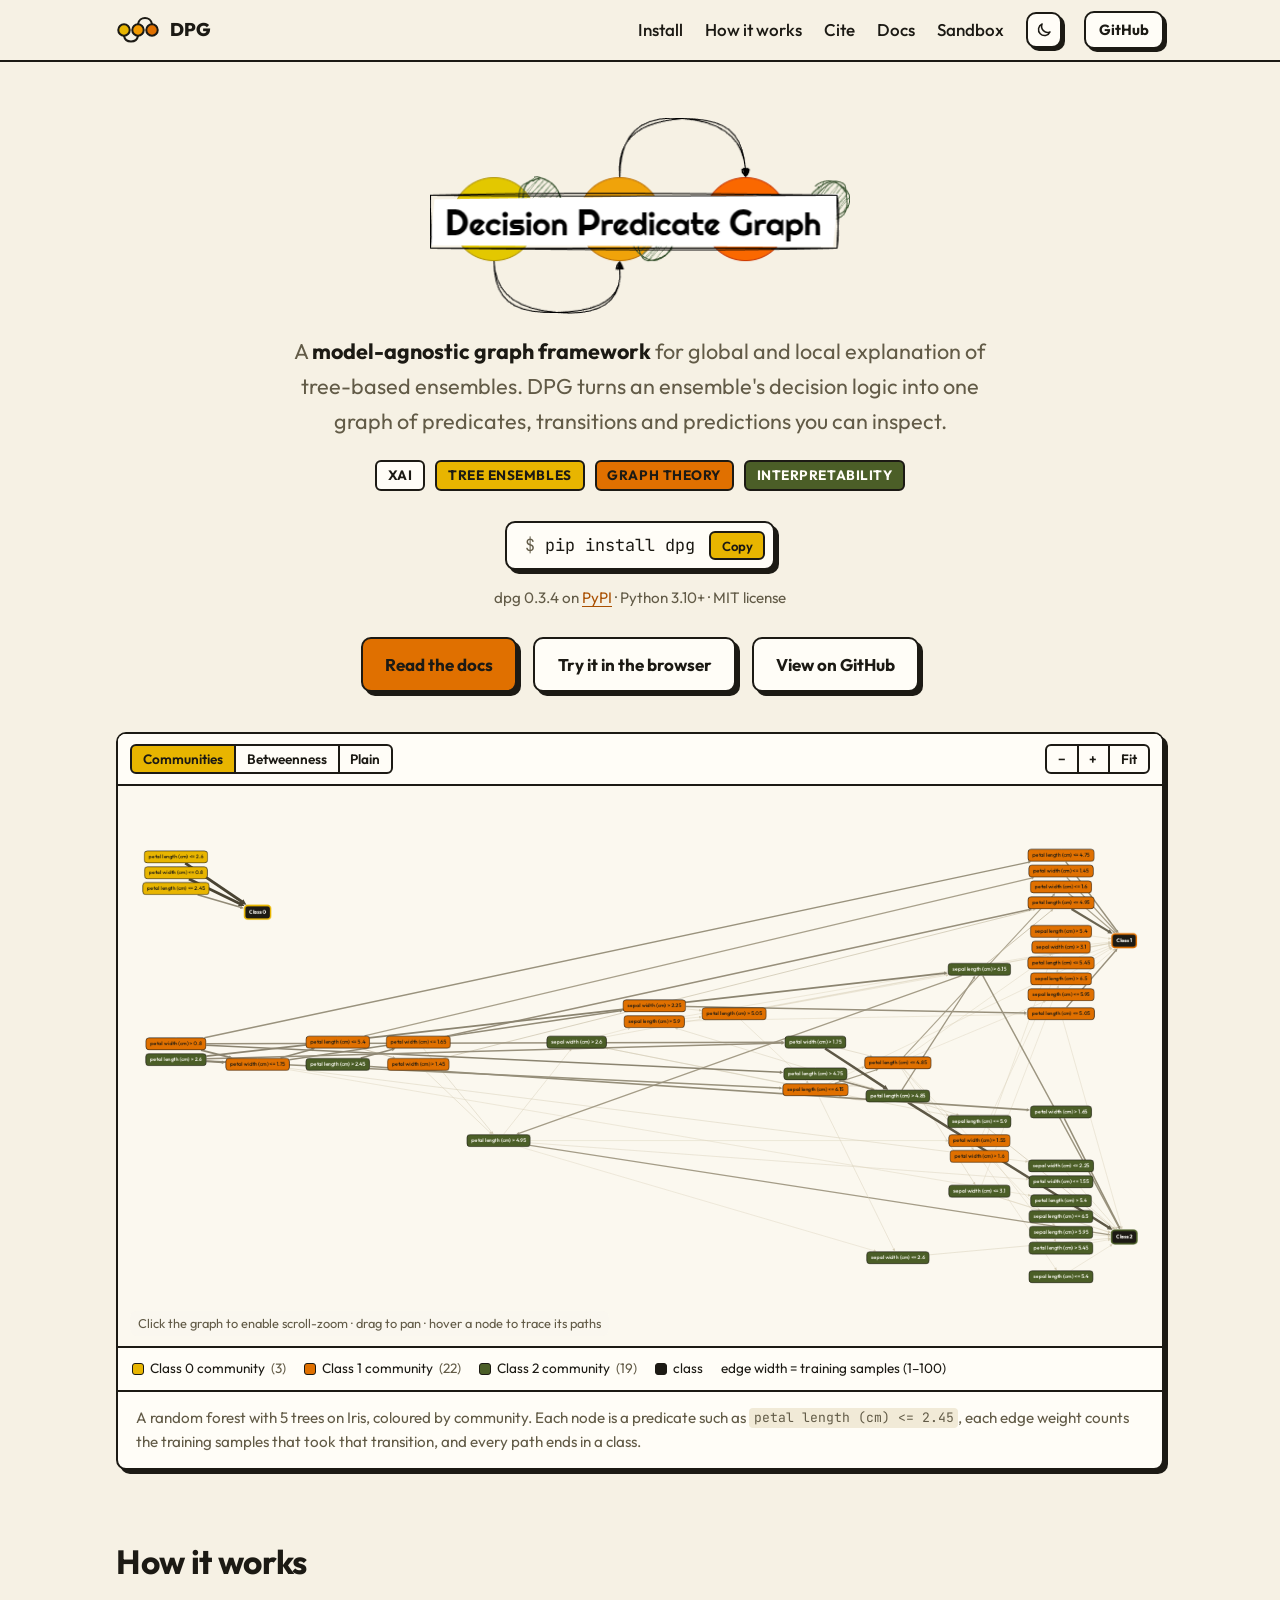
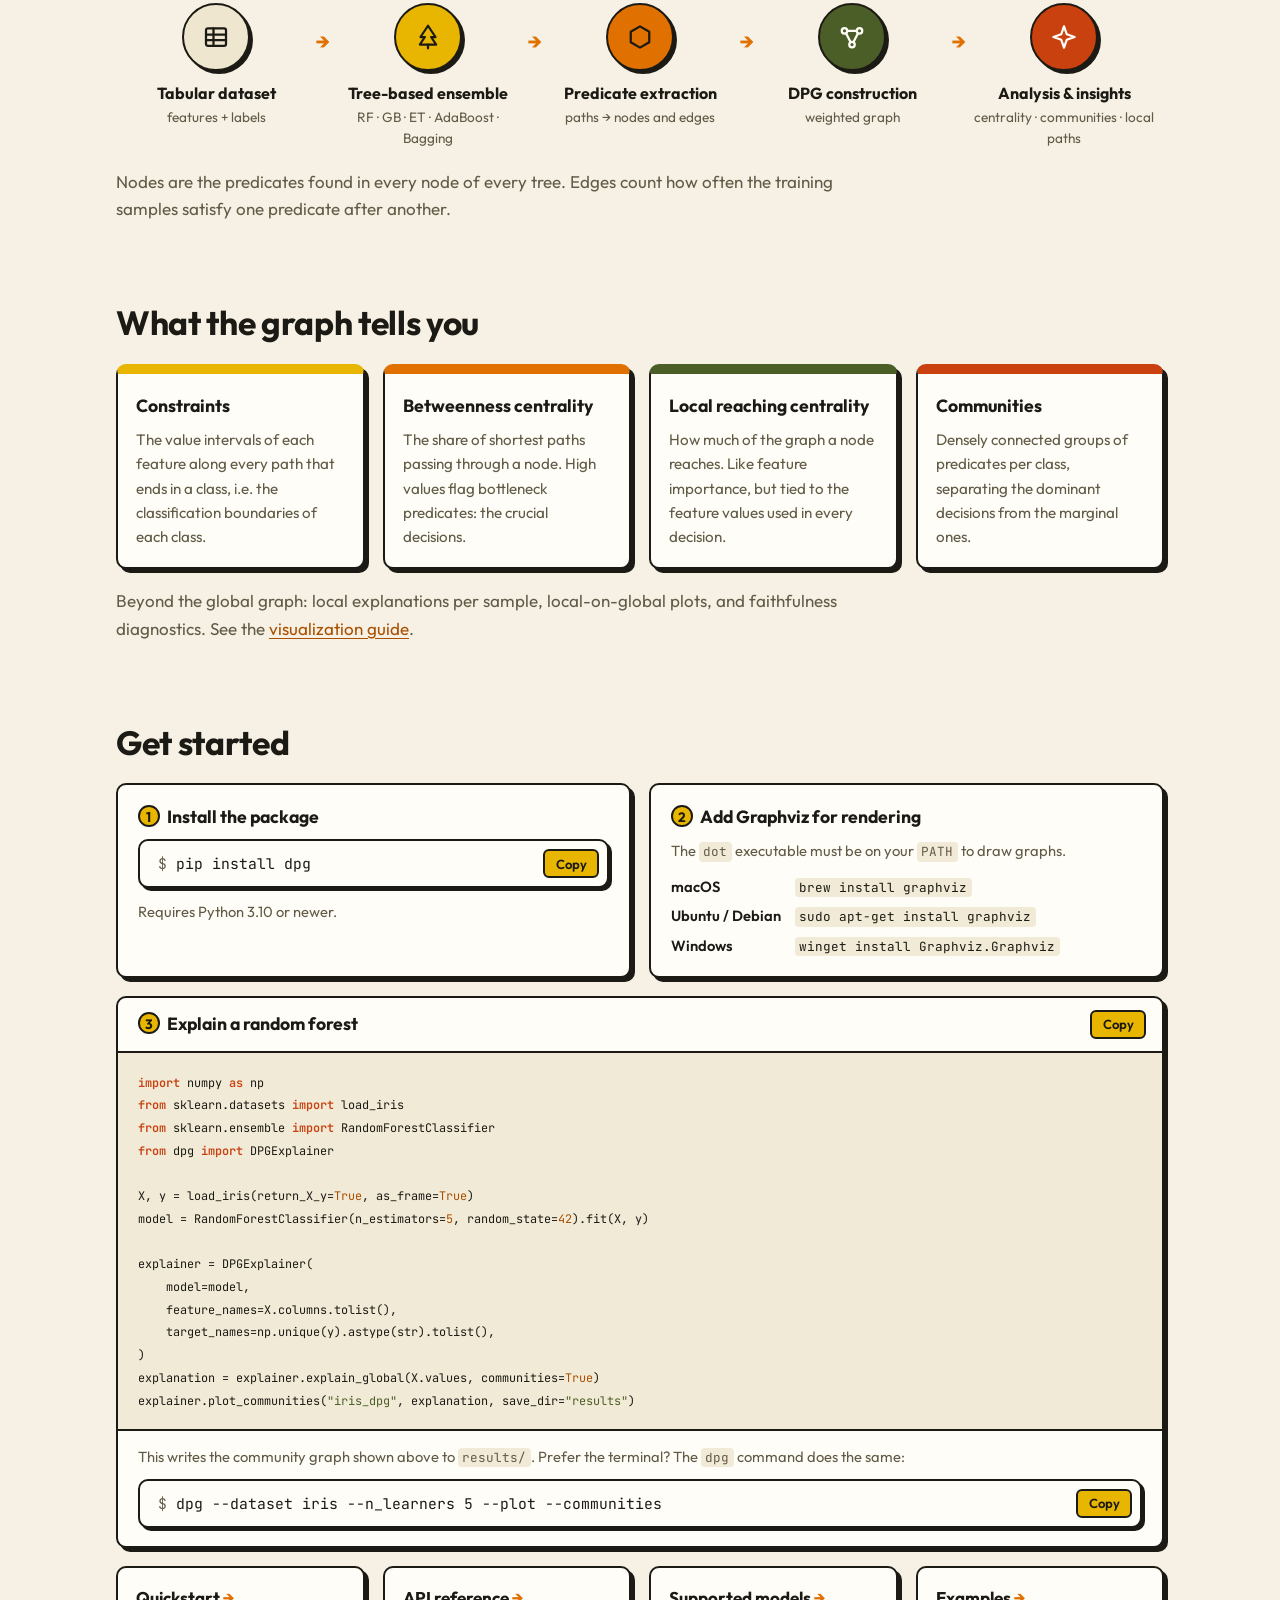
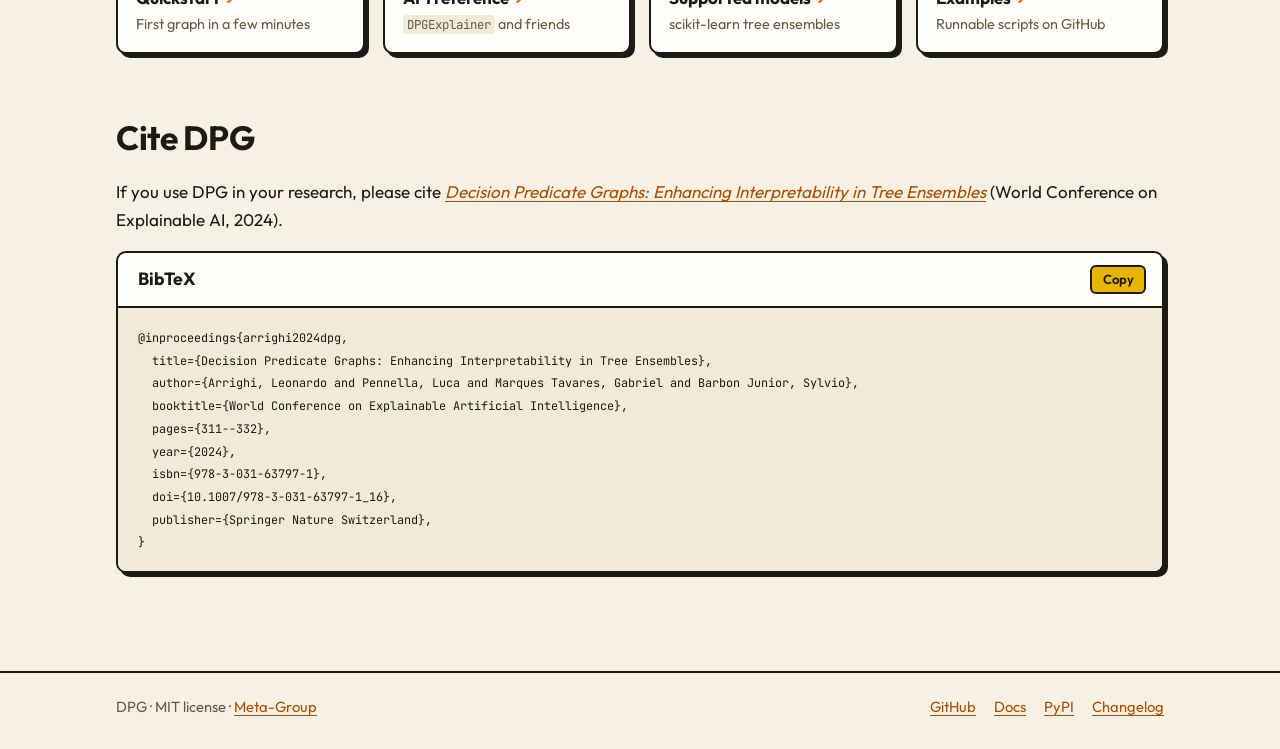
==== commit 19b4f374: "Link the Sandbox from the landing page" ====
--- a/static/index.html
+++ b/static/index.html
@@ -27,6 +27,7 @@
         <a href="#how" class="hide-sm">How it works</a>
         <a href="#cite" class="hide-sm">Cite</a>
         <a href="https://dpg.readthedocs.io/">Docs</a>
+        <a href="sandbox/">Sandbox</a>
         <button type="button" class="theme-toggle" id="theme-toggle" aria-label="Switch to dark theme" aria-pressed="false">
           <svg class="moon" viewBox="0 0 24 24" aria-hidden="true"><path d="M20 14.5A8 8 0 0 1 9.5 4a8 8 0 1 0 10.5 10.5z"/></svg>
           <svg class="sun" viewBox="0 0 24 24" aria-hidden="true"><circle cx="12" cy="12" r="4"/><path d="M12 2.5v2M12 19.5v2M2.5 12h2M19.5 12h2M5.3 5.3l1.4 1.4M17.3 17.3l1.4 1.4M5.3 18.7l1.4-1.4M17.3 6.7l1.4-1.4"/></svg>
@@ -59,6 +60,7 @@
 
         <div class="cta">
           <a class="btn btn-primary" href="https://dpg.readthedocs.io/">Read the docs</a>
+          <a class="btn" href="sandbox/">Try it in the browser</a>
           <a class="btn" href="https://github.com/Meta-Group/DPG">View on GitHub</a>
         </div>
       </div>
@@ -66,7 +68,7 @@
 
     <section class="wrap figure-section" aria-label="Example graph">
       <figure class="card graph">
-        <div id="dpg-graph" class="dpg-graph">
+        <div id="dpg-graph" class="dpg-graph" data-dpg-src="assets/iris-dpg.json" data-dpg-label="Interactive Decision Predicate Graph of a 5-tree random forest on Iris">
           <a href="assets/iris-dpg-communities.png" title="Open full size">
             <img src="assets/iris-dpg-communities.png" alt="A Decision Predicate Graph of a 5-tree random forest on the Iris dataset, with predicate nodes coloured by community and edges leading to the three class nodes" width="2000" height="559">
           </a>
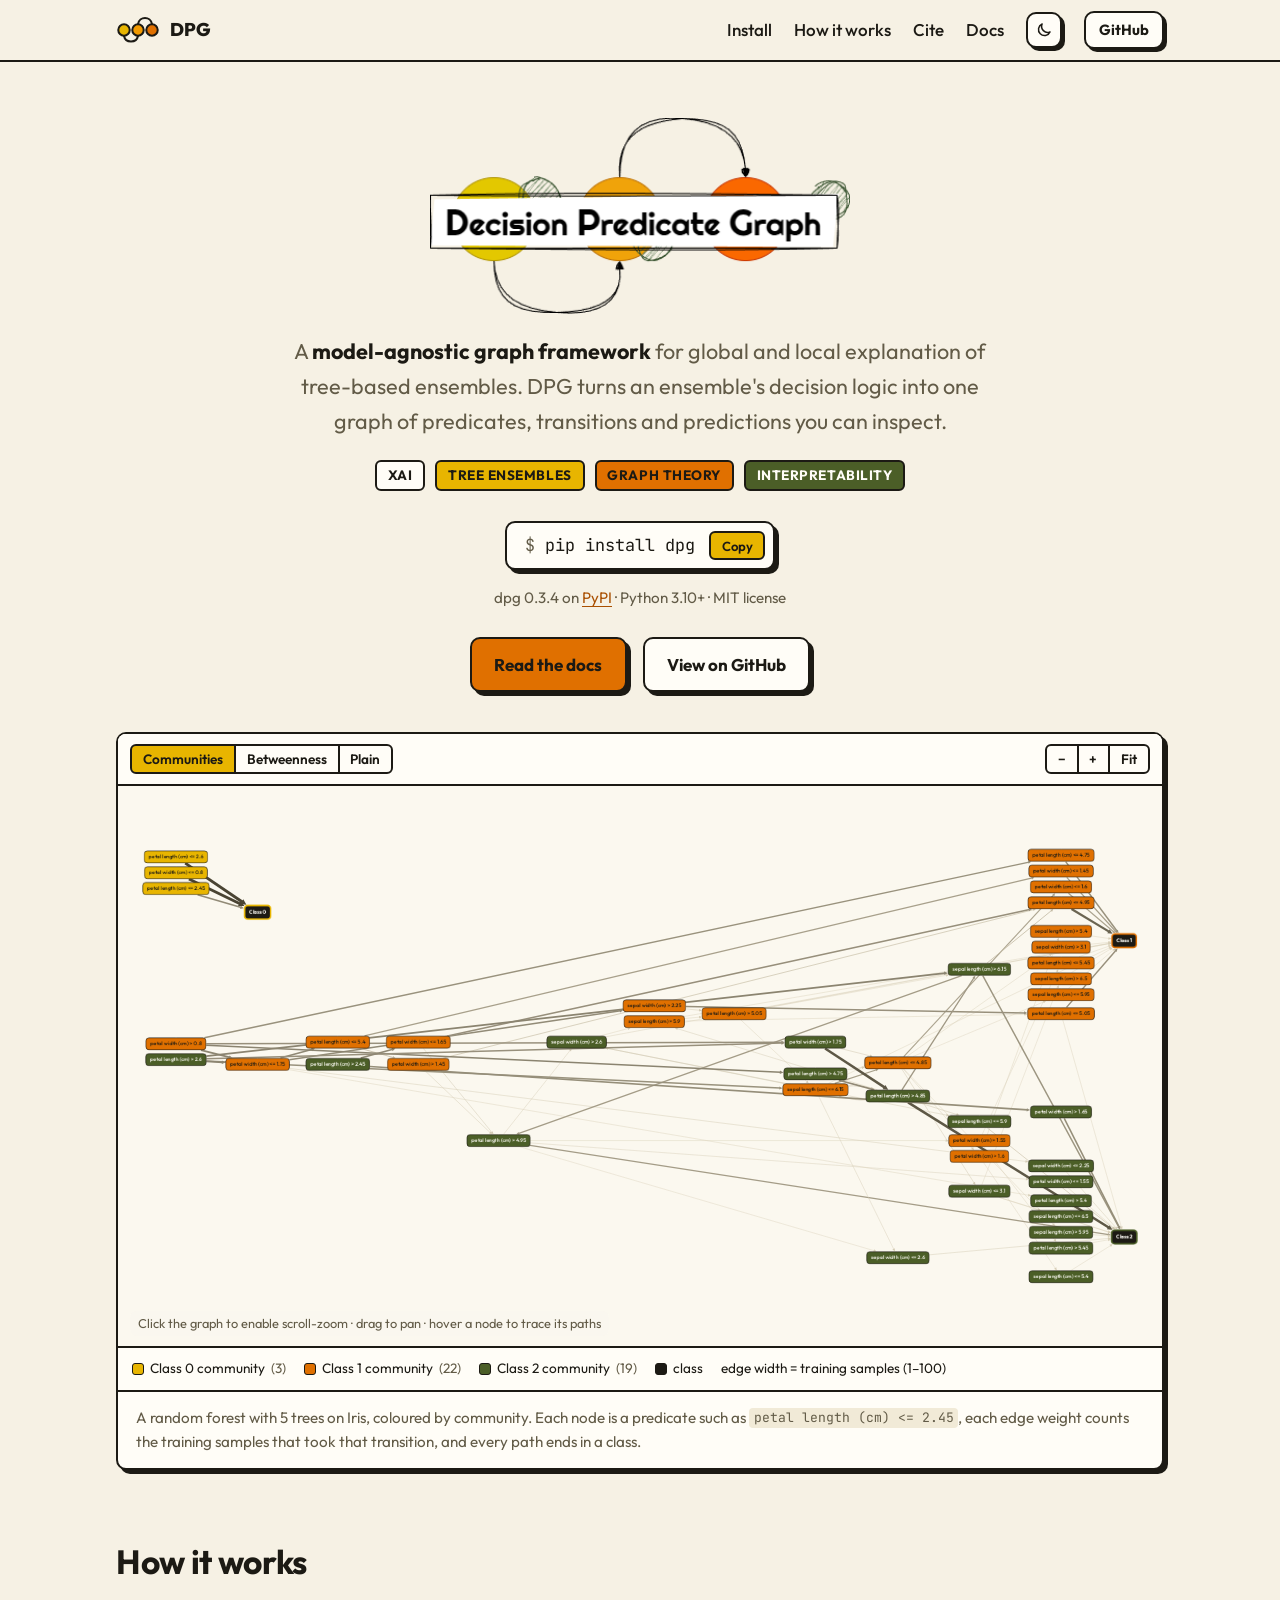
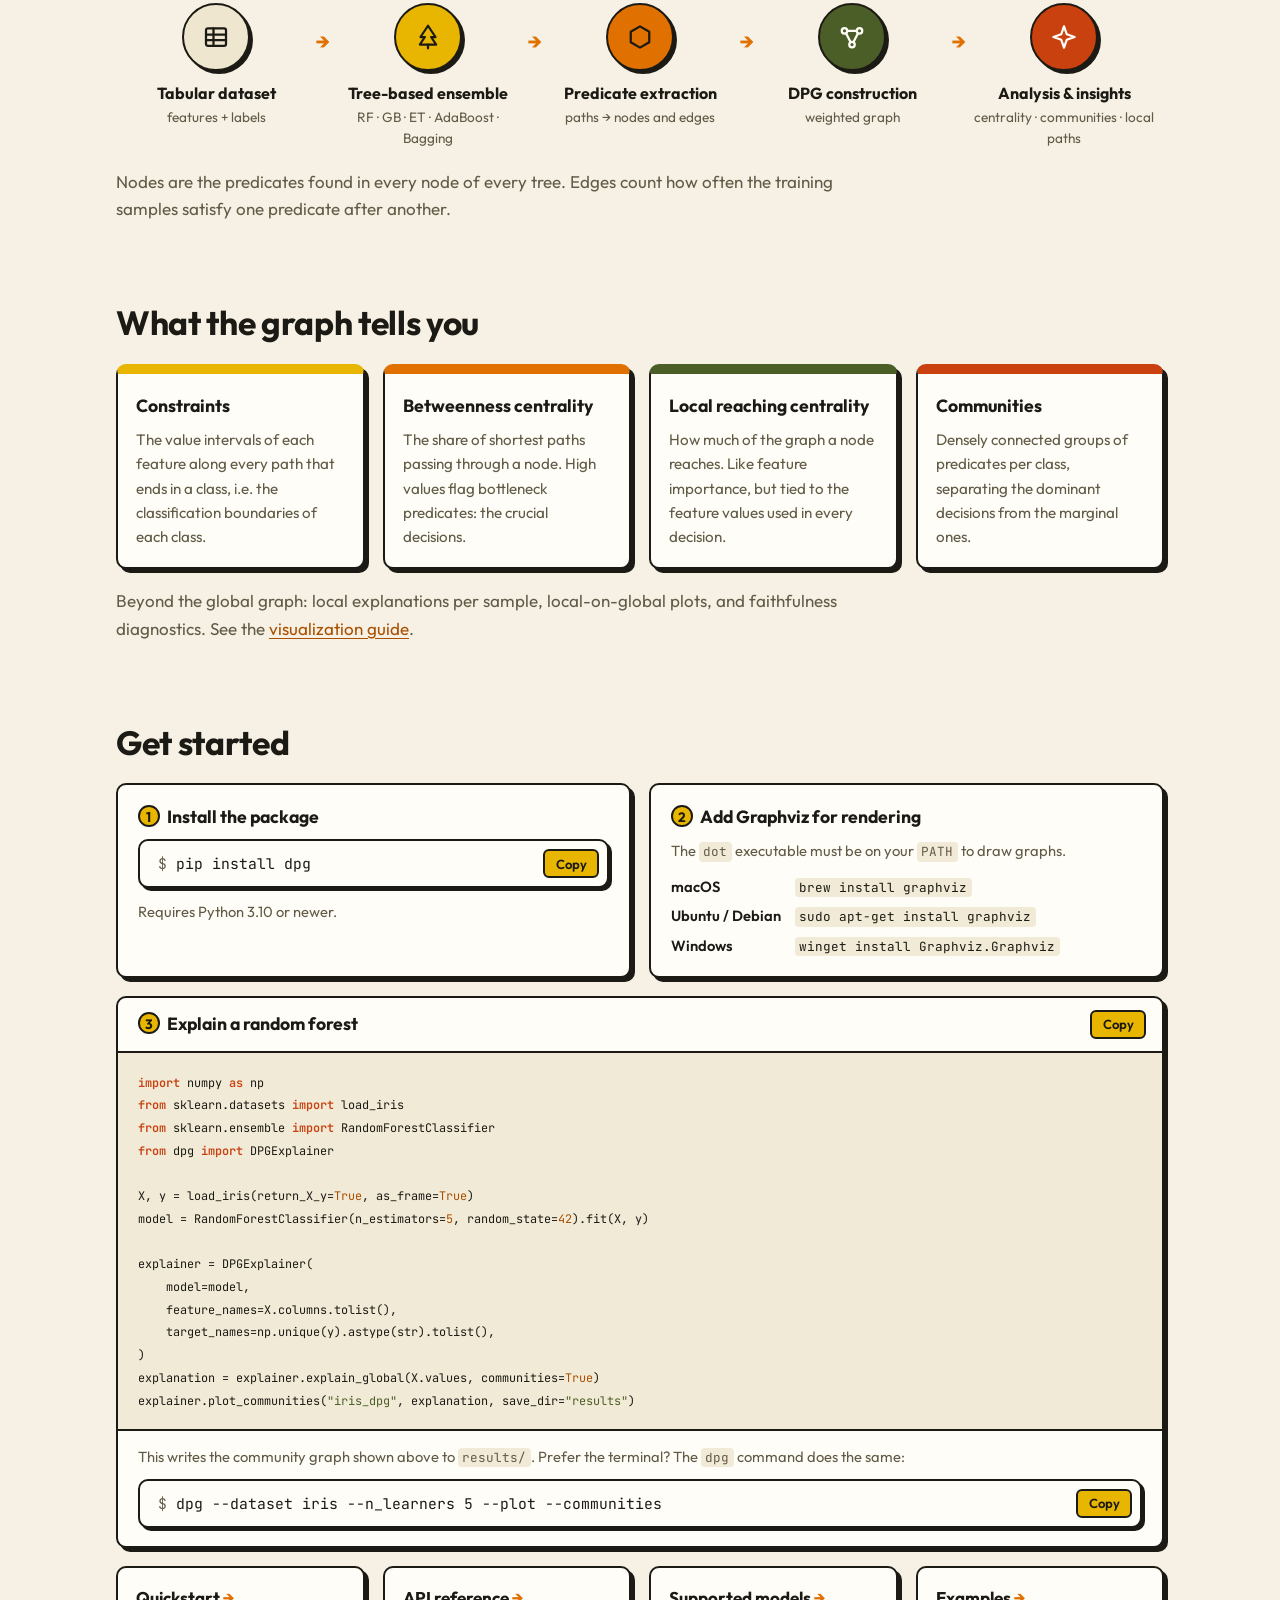
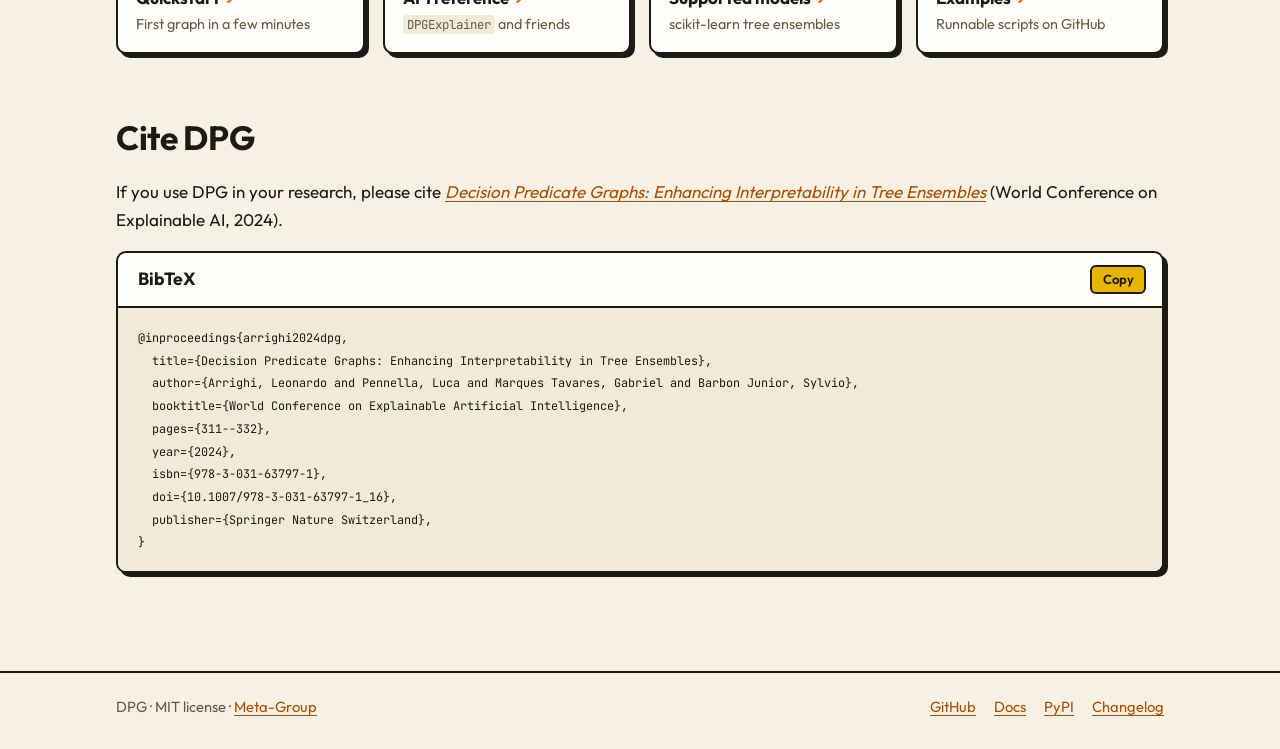
==== commit 2527715a: "Make the interactive graph a reusable component" ====
--- a/static/index.html
+++ b/static/index.html
@@ -27,7 +27,6 @@
         <a href="#how" class="hide-sm">How it works</a>
         <a href="#cite" class="hide-sm">Cite</a>
         <a href="https://dpg.readthedocs.io/">Docs</a>
-        <a href="sandbox/">Sandbox</a>
         <button type="button" class="theme-toggle" id="theme-toggle" aria-label="Switch to dark theme" aria-pressed="false">
           <svg class="moon" viewBox="0 0 24 24" aria-hidden="true"><path d="M20 14.5A8 8 0 0 1 9.5 4a8 8 0 1 0 10.5 10.5z"/></svg>
           <svg class="sun" viewBox="0 0 24 24" aria-hidden="true"><circle cx="12" cy="12" r="4"/><path d="M12 2.5v2M12 19.5v2M2.5 12h2M19.5 12h2M5.3 5.3l1.4 1.4M17.3 17.3l1.4 1.4M5.3 18.7l1.4-1.4M17.3 6.7l1.4-1.4"/></svg>
@@ -60,7 +59,6 @@
 
         <div class="cta">
           <a class="btn btn-primary" href="https://dpg.readthedocs.io/">Read the docs</a>
-          <a class="btn" href="sandbox/">Try it in the browser</a>
           <a class="btn" href="https://github.com/Meta-Group/DPG">View on GitHub</a>
         </div>
       </div>
--- a/static/assets/landing.css
+++ b/static/assets/landing.css
@@ -21,6 +21,10 @@
   --g-class-fill: #1c1a14;
   --g-class-text: #fffdf7;
   --g-accent: #c8410f;
+  --c5: #2f7f86;
+  --c6: #7b4f8e;
+  --c7: #8c5a2b;
+  --c8: #5b6b7a;
   --radius: 10px;
   --font: "Outfit", system-ui, -apple-system, "Segoe UI", sans-serif;
   --mono: "JetBrains Mono", ui-monospace, SFMono-Regular, Menlo, monospace;
@@ -47,6 +51,10 @@
   --g-class-fill: #f3ecda;
   --g-class-text: #1c1a14;
   --g-accent: #f2a24a;
+  --c5: #4fa3aa;
+  --c6: #a77bb9;
+  --c7: #b9824d;
+  --c8: #8a9aa8;
   color-scheme: dark;
 }
 
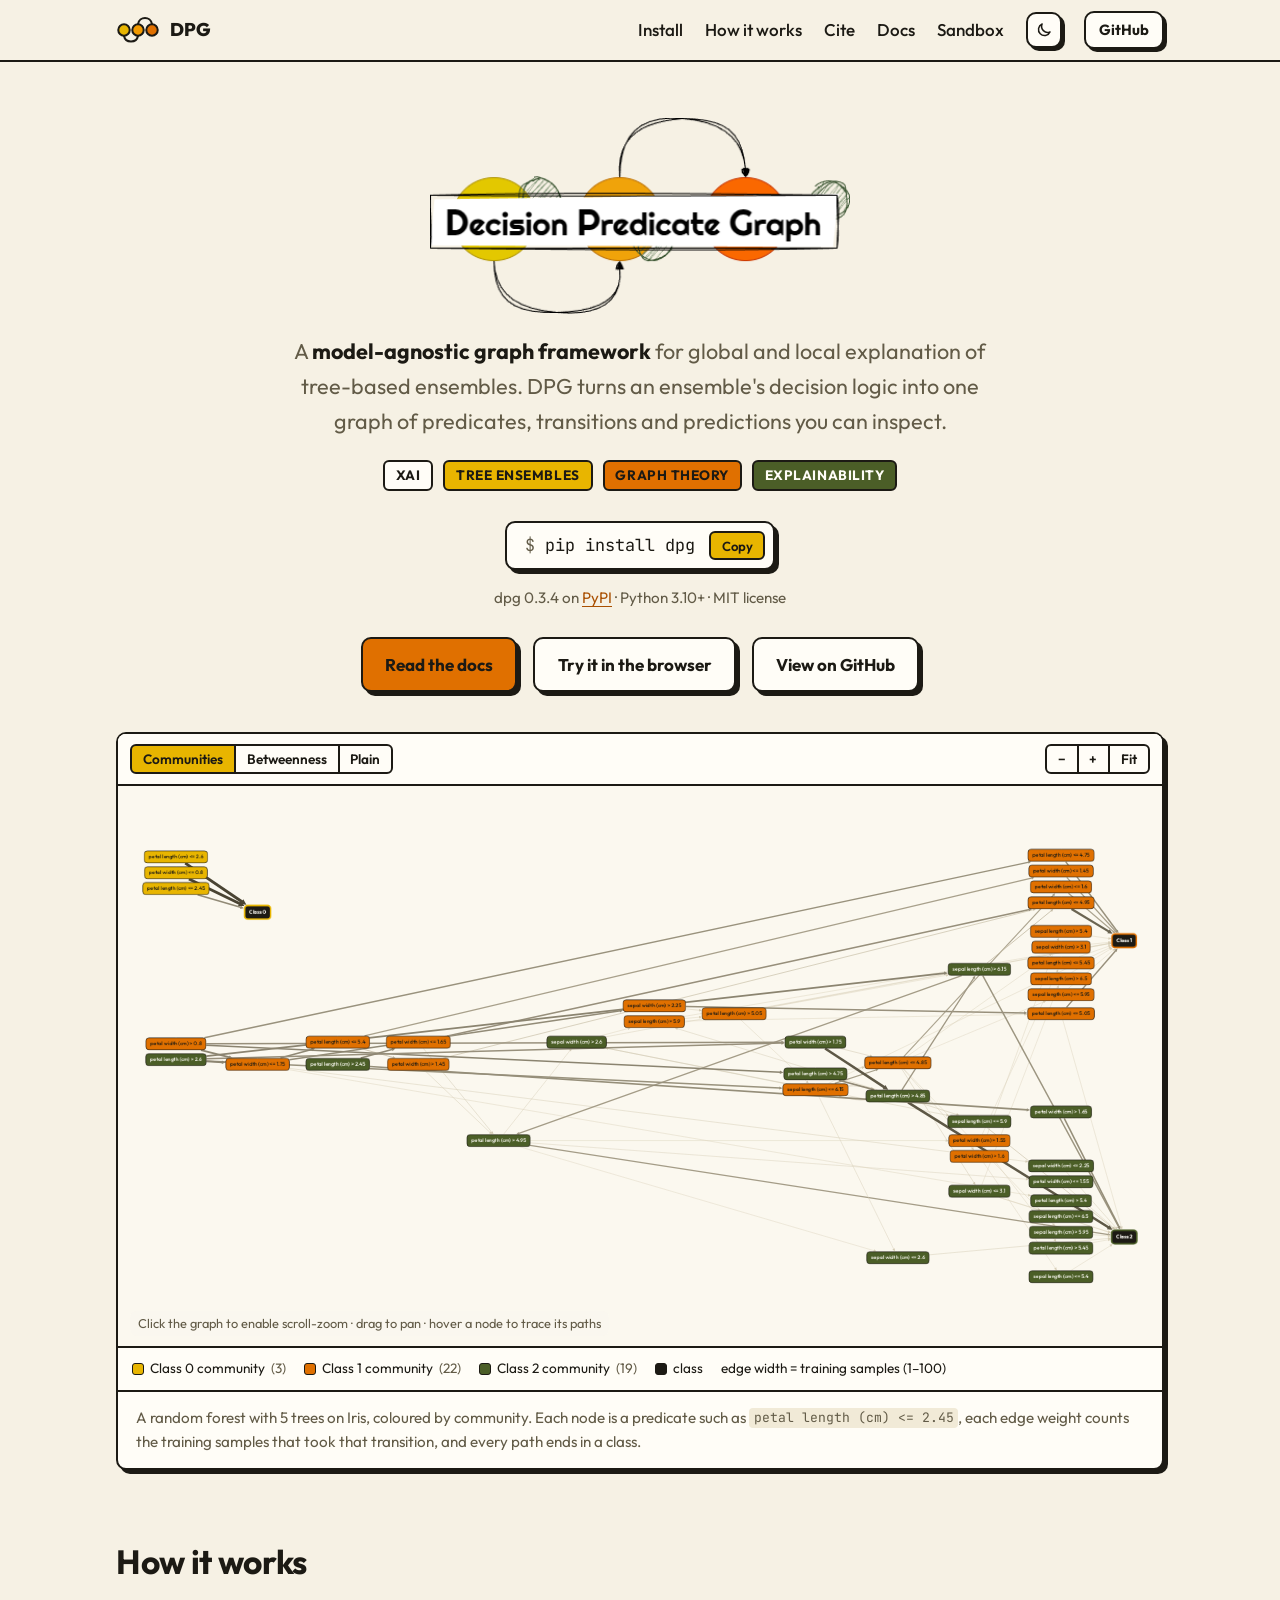
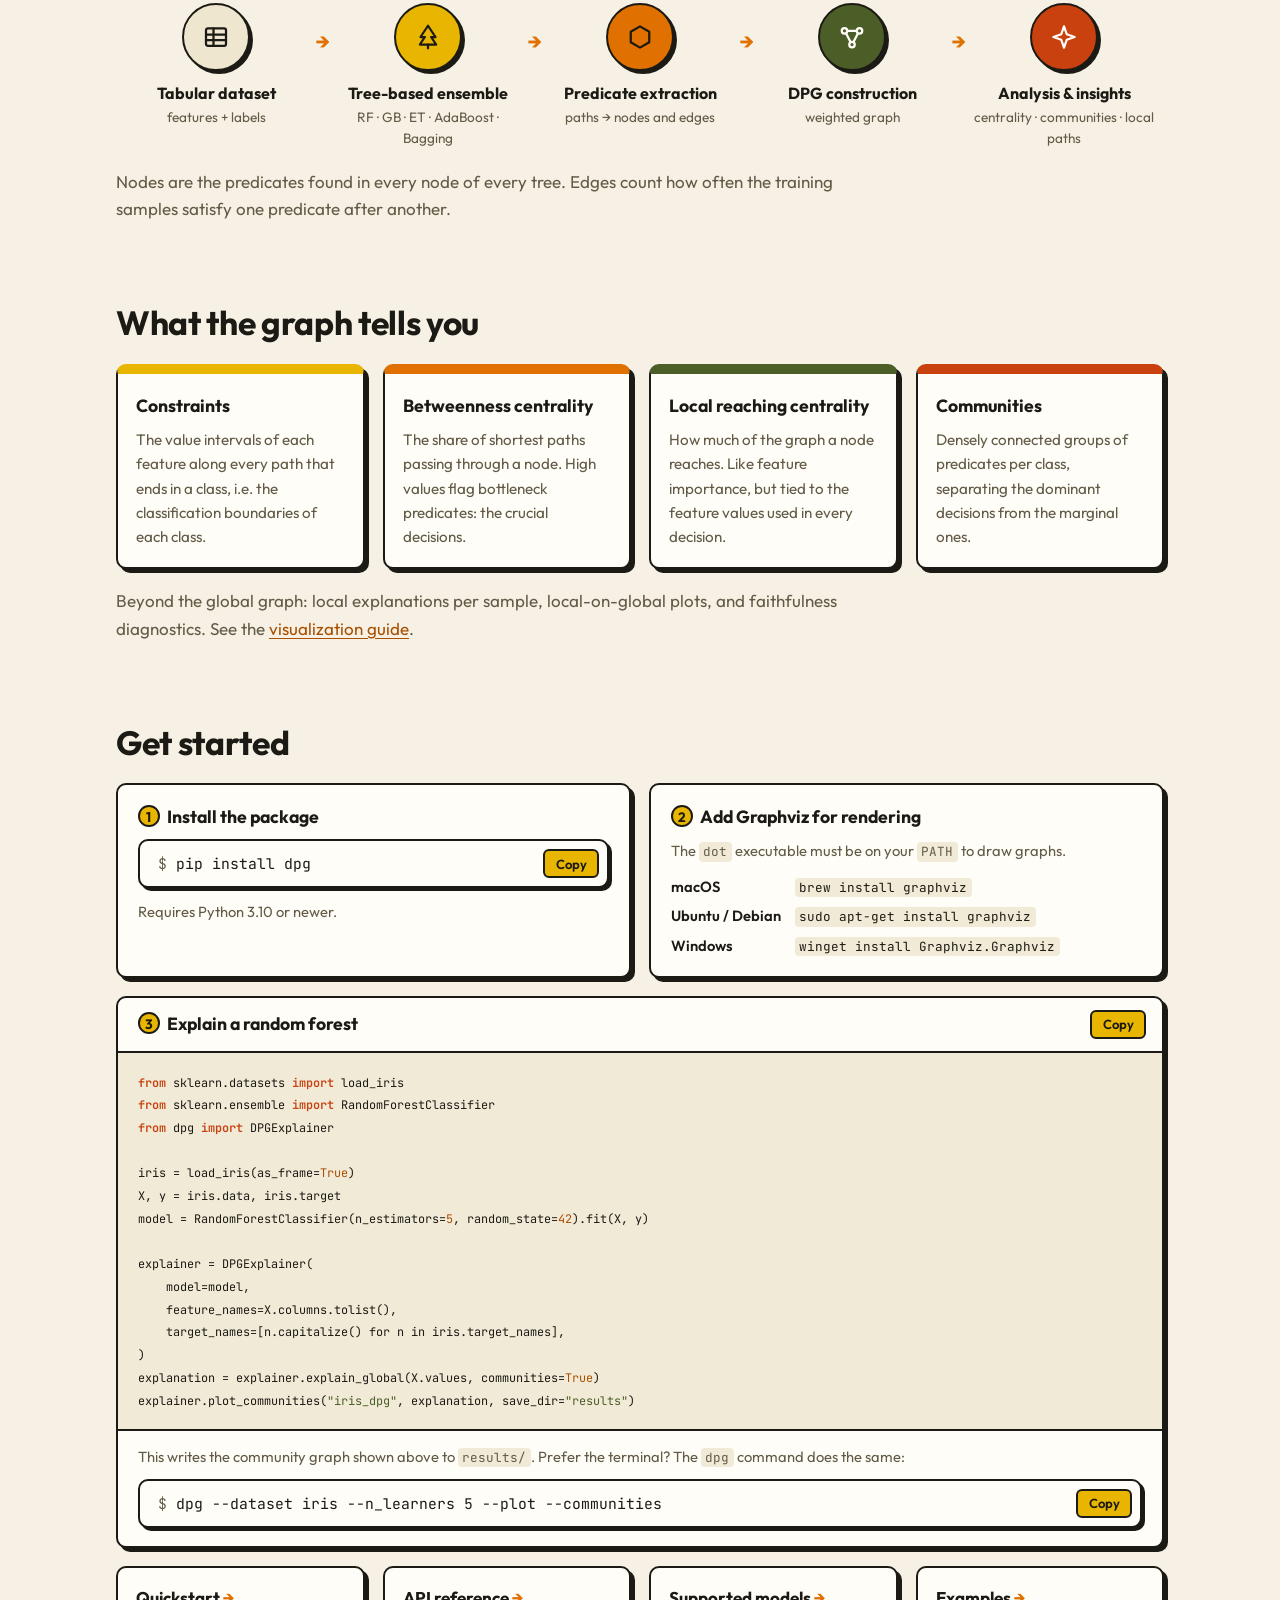
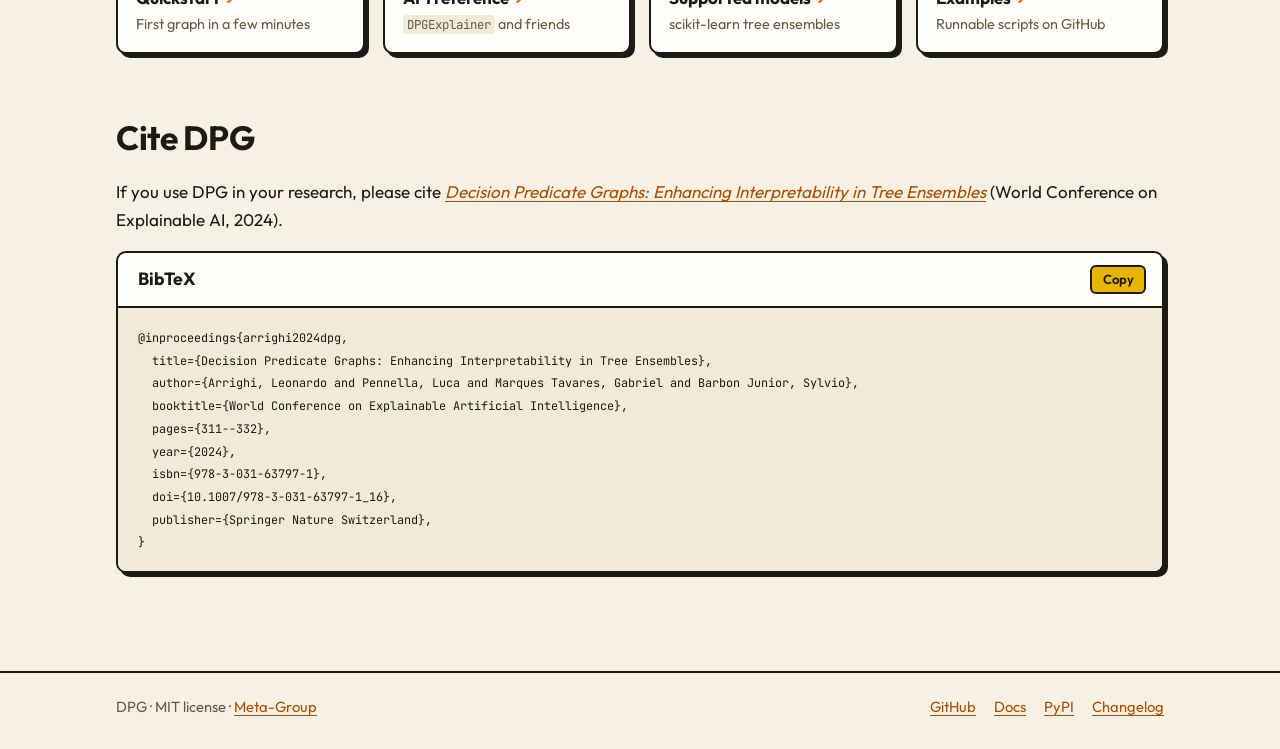
==== commit be892343: "Landing page: use class names in the example code, rename the Interpretability tag to Explainability" ====
--- a/static/index.html
+++ b/static/index.html
@@ -27,6 +27,7 @@
         <a href="#how" class="hide-sm">How it works</a>
         <a href="#cite" class="hide-sm">Cite</a>
         <a href="https://dpg.readthedocs.io/">Docs</a>
+        <a href="sandbox/">Sandbox</a>
         <button type="button" class="theme-toggle" id="theme-toggle" aria-label="Switch to dark theme" aria-pressed="false">
           <svg class="moon" viewBox="0 0 24 24" aria-hidden="true"><path d="M20 14.5A8 8 0 0 1 9.5 4a8 8 0 1 0 10.5 10.5z"/></svg>
           <svg class="sun" viewBox="0 0 24 24" aria-hidden="true"><circle cx="12" cy="12" r="4"/><path d="M12 2.5v2M12 19.5v2M2.5 12h2M19.5 12h2M5.3 5.3l1.4 1.4M17.3 17.3l1.4 1.4M5.3 18.7l1.4-1.4M17.3 6.7l1.4-1.4"/></svg>
@@ -47,7 +48,7 @@
           <li class="tag">XAI</li>
           <li class="tag tag-yellow">Tree ensembles</li>
           <li class="tag tag-orange">Graph theory</li>
-          <li class="tag tag-olive">Interpretability</li>
+          <li class="tag tag-olive">Explainability</li>
         </ul>
 
         <div class="install" id="install-hero">
@@ -59,6 +60,7 @@
 
         <div class="cta">
           <a class="btn btn-primary" href="https://dpg.readthedocs.io/">Read the docs</a>
+          <a class="btn" href="sandbox/">Try it in the browser</a>
           <a class="btn" href="https://github.com/Meta-Group/DPG">View on GitHub</a>
         </div>
       </div>
@@ -156,18 +158,18 @@
           <h3><span class="num">3</span> Explain a random forest</h3>
           <button class="copy" type="button" data-copy>Copy</button>
         </div>
-<pre><code data-copy-src><span class="k">import</span> numpy <span class="k">as</span> np
-<span class="k">from</span> sklearn.datasets <span class="k">import</span> load_iris
+<pre><code data-copy-src><span class="k">from</span> sklearn.datasets <span class="k">import</span> load_iris
 <span class="k">from</span> sklearn.ensemble <span class="k">import</span> RandomForestClassifier
 <span class="k">from</span> dpg <span class="k">import</span> DPGExplainer
 
-X, y = load_iris(return_X_y=<span class="c">True</span>, as_frame=<span class="c">True</span>)
+iris = load_iris(as_frame=<span class="c">True</span>)
+X, y = iris.data, iris.target
 model = RandomForestClassifier(n_estimators=<span class="n">5</span>, random_state=<span class="n">42</span>).fit(X, y)
 
 explainer = DPGExplainer(
     model=model,
     feature_names=X.columns.tolist(),
-    target_names=np.unique(y).astype(str).tolist(),
+    target_names=[n.capitalize() for n in iris.target_names],
 )
 explanation = explainer.explain_global(X.values, communities=<span class="c">True</span>)
 explainer.plot_communities(<span class="s">"iris_dpg"</span>, explanation, save_dir=<span class="s">"results"</span>)</code></pre>
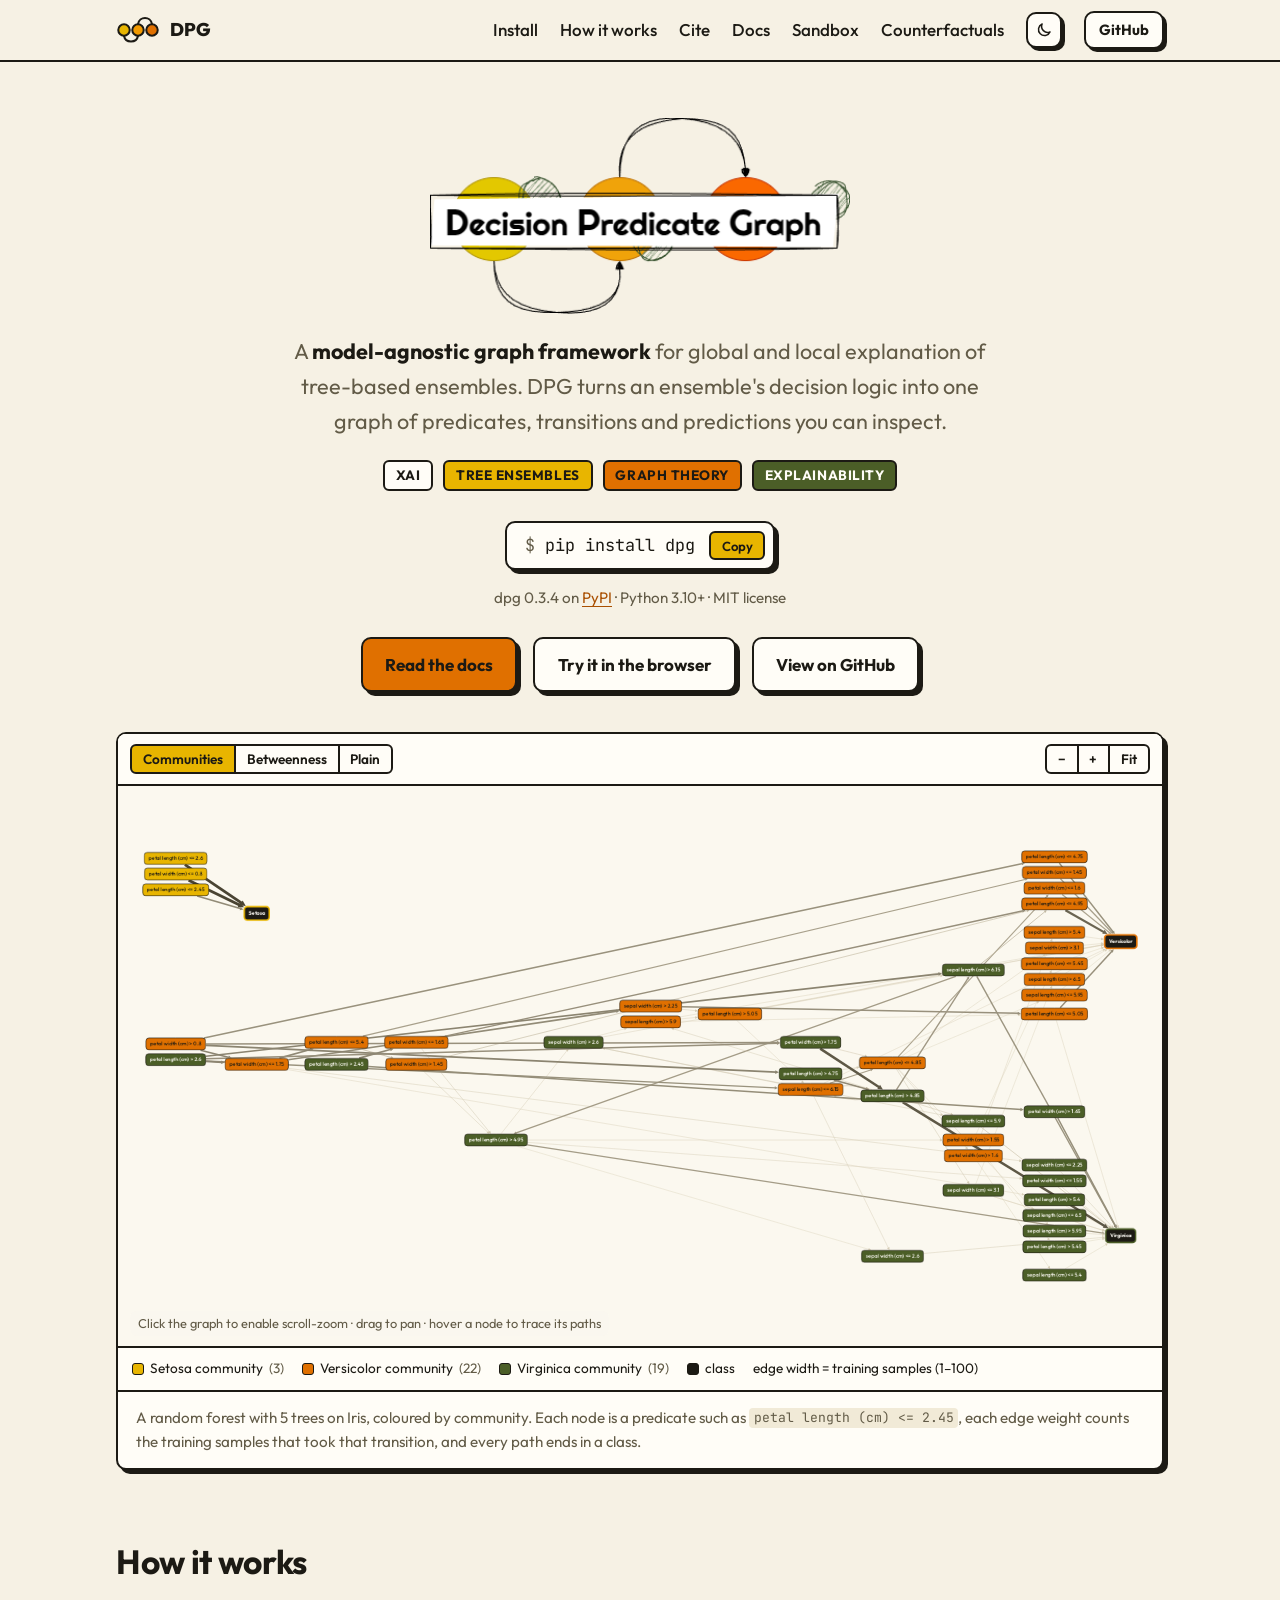
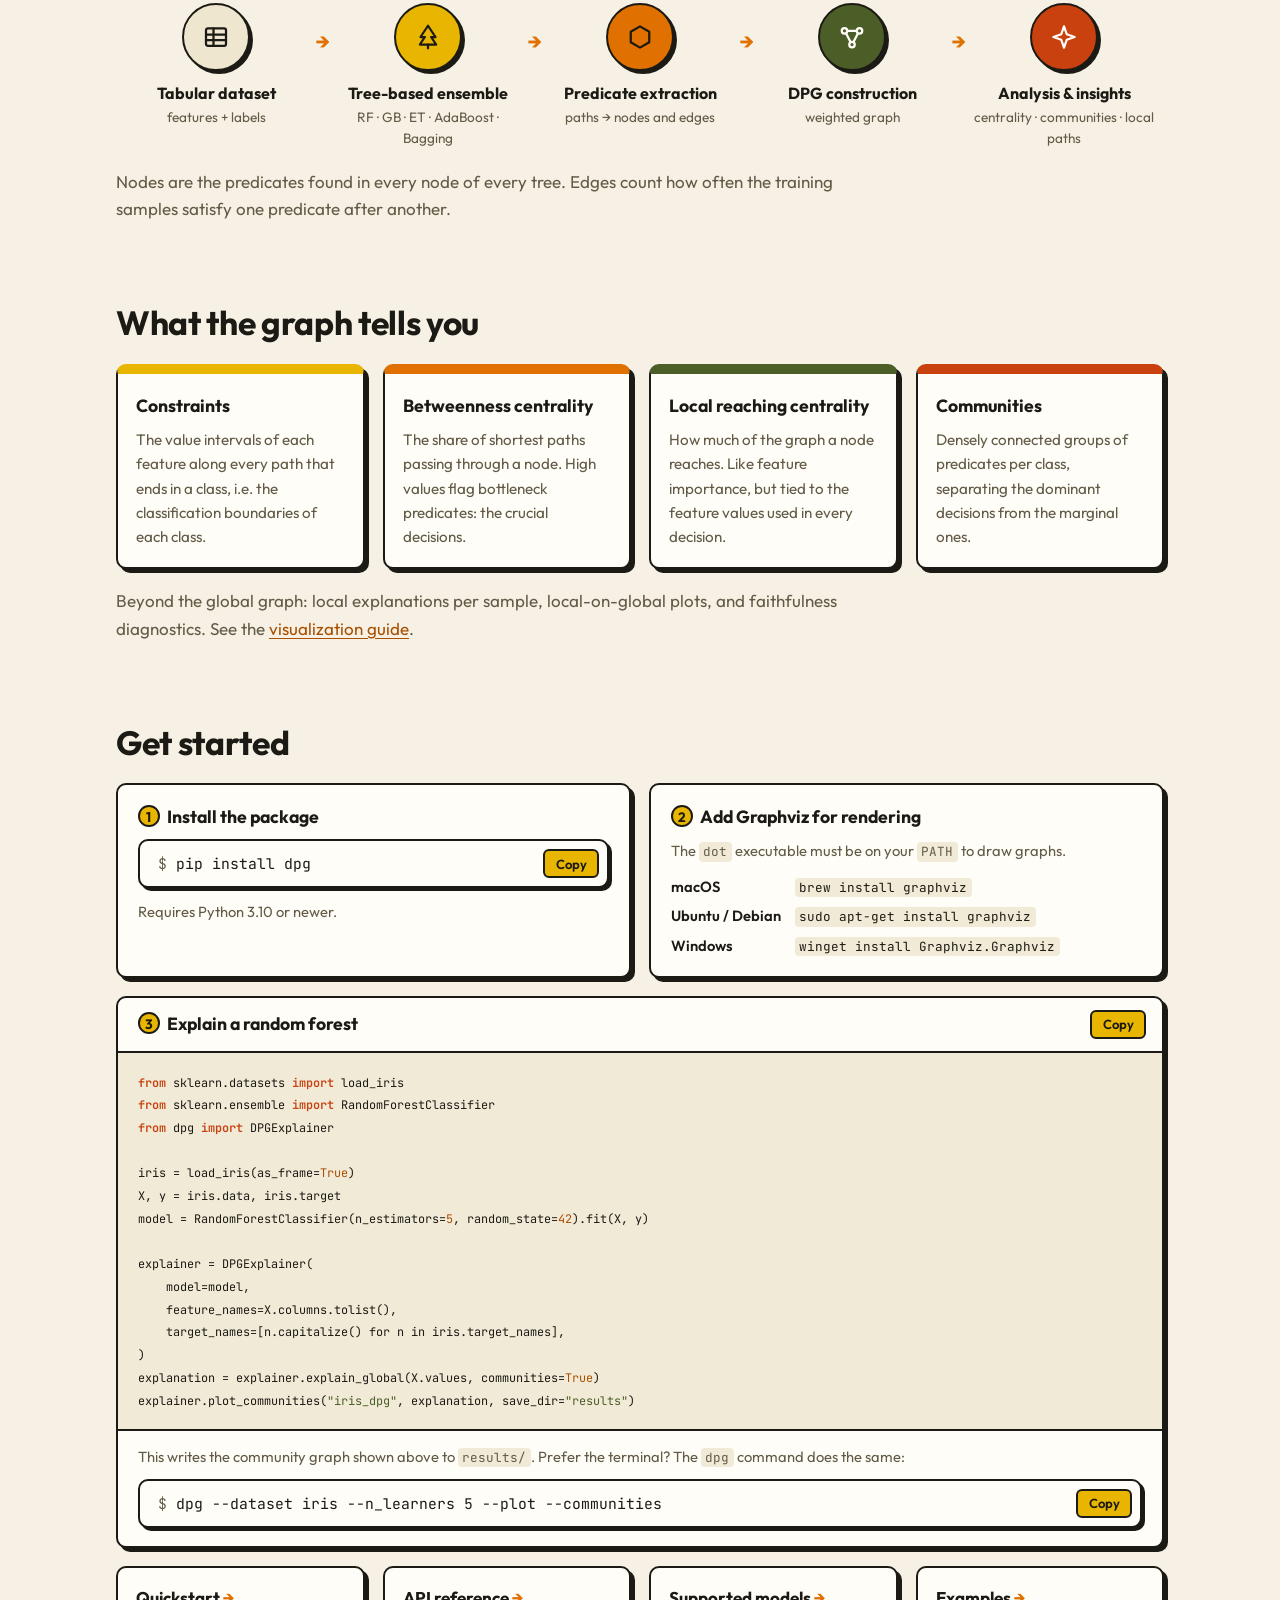
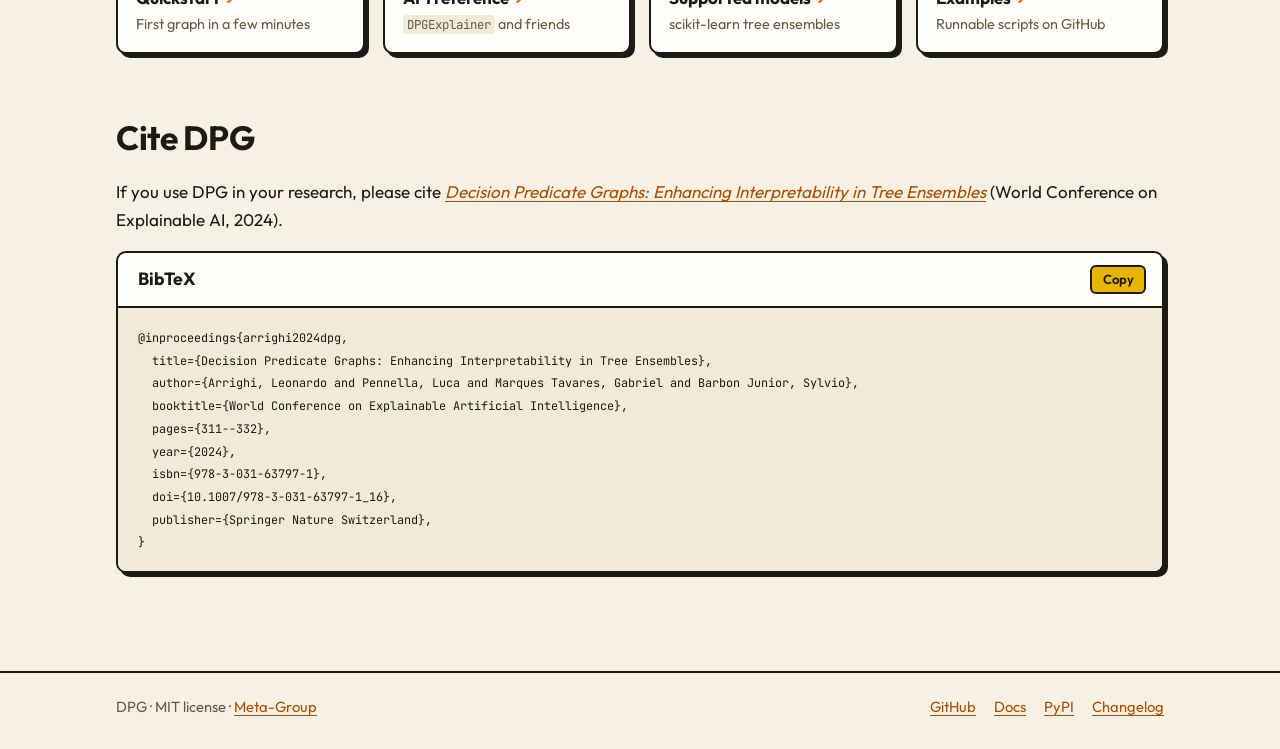
==== commit 6f1663dd: "Nav: link Counterfactuals from the landing page and the Sandbox Below 480px the nav hides Docs and t" ====
--- a/static/index.html
+++ b/static/index.html
@@ -26,13 +26,14 @@
         <a href="#install" class="hide-sm">Install</a>
         <a href="#how" class="hide-sm">How it works</a>
         <a href="#cite" class="hide-sm">Cite</a>
-        <a href="https://dpg.readthedocs.io/">Docs</a>
+        <a href="https://dpg.readthedocs.io/" class="hide-xs">Docs</a>
         <a href="sandbox/">Sandbox</a>
+        <a href="counterfactual/">Counterfactuals</a>
         <button type="button" class="theme-toggle" id="theme-toggle" aria-label="Switch to dark theme" aria-pressed="false">
           <svg class="moon" viewBox="0 0 24 24" aria-hidden="true"><path d="M20 14.5A8 8 0 0 1 9.5 4a8 8 0 1 0 10.5 10.5z"/></svg>
           <svg class="sun" viewBox="0 0 24 24" aria-hidden="true"><circle cx="12" cy="12" r="4"/><path d="M12 2.5v2M12 19.5v2M2.5 12h2M19.5 12h2M5.3 5.3l1.4 1.4M17.3 17.3l1.4 1.4M5.3 18.7l1.4-1.4M17.3 6.7l1.4-1.4"/></svg>
         </button>
-        <a class="btn btn-sm" href="https://github.com/Meta-Group/DPG">GitHub</a>
+        <a class="btn btn-sm hide-xs" href="https://github.com/Meta-Group/DPG">GitHub</a>
       </nav>
     </div>
   </header>
--- a/static/assets/landing.css
+++ b/static/assets/landing.css
@@ -235,7 +235,8 @@
 .g-side dl { display: grid; grid-template-columns: 1fr auto; gap: 2px 10px; margin: 0; }
 .g-side dt { color: var(--muted); }
 .g-side dd { margin: 0; font-variant-numeric: tabular-nums; }
-.prob { display: grid; grid-template-columns: 1.2em 1fr 2.8em; align-items: center; gap: 8px; margin: 3px 0; font-variant-numeric: tabular-nums; }
+.prob { display: grid; grid-template-columns: 6.5em 1fr 2.8em; align-items: center; gap: 8px; margin: 3px 0; font-variant-numeric: tabular-nums; }
+.prob span:first-child { overflow: hidden; text-overflow: ellipsis; white-space: nowrap; }
 .prob span:last-child { text-align: right; color: var(--muted); }
 .prob .bar { height: 10px; border: 1.5px solid var(--line); border-radius: 3px; overflow: hidden; background: var(--g-bg); }
 .prob .bar span { display: block; height: 100%; }
@@ -350,6 +351,11 @@
   .section { padding-top: 44px; }
 }
 
+/* phones: keep the nav on one line (Docs and GitHub are also in the footer) */
+@media (max-width: 480px) {
+  .hide-xs { display: none; }
+}
+
 @media (prefers-reduced-motion: reduce) {
   html { scroll-behavior: auto; }
   .btn, .doc-link { transition: none; }
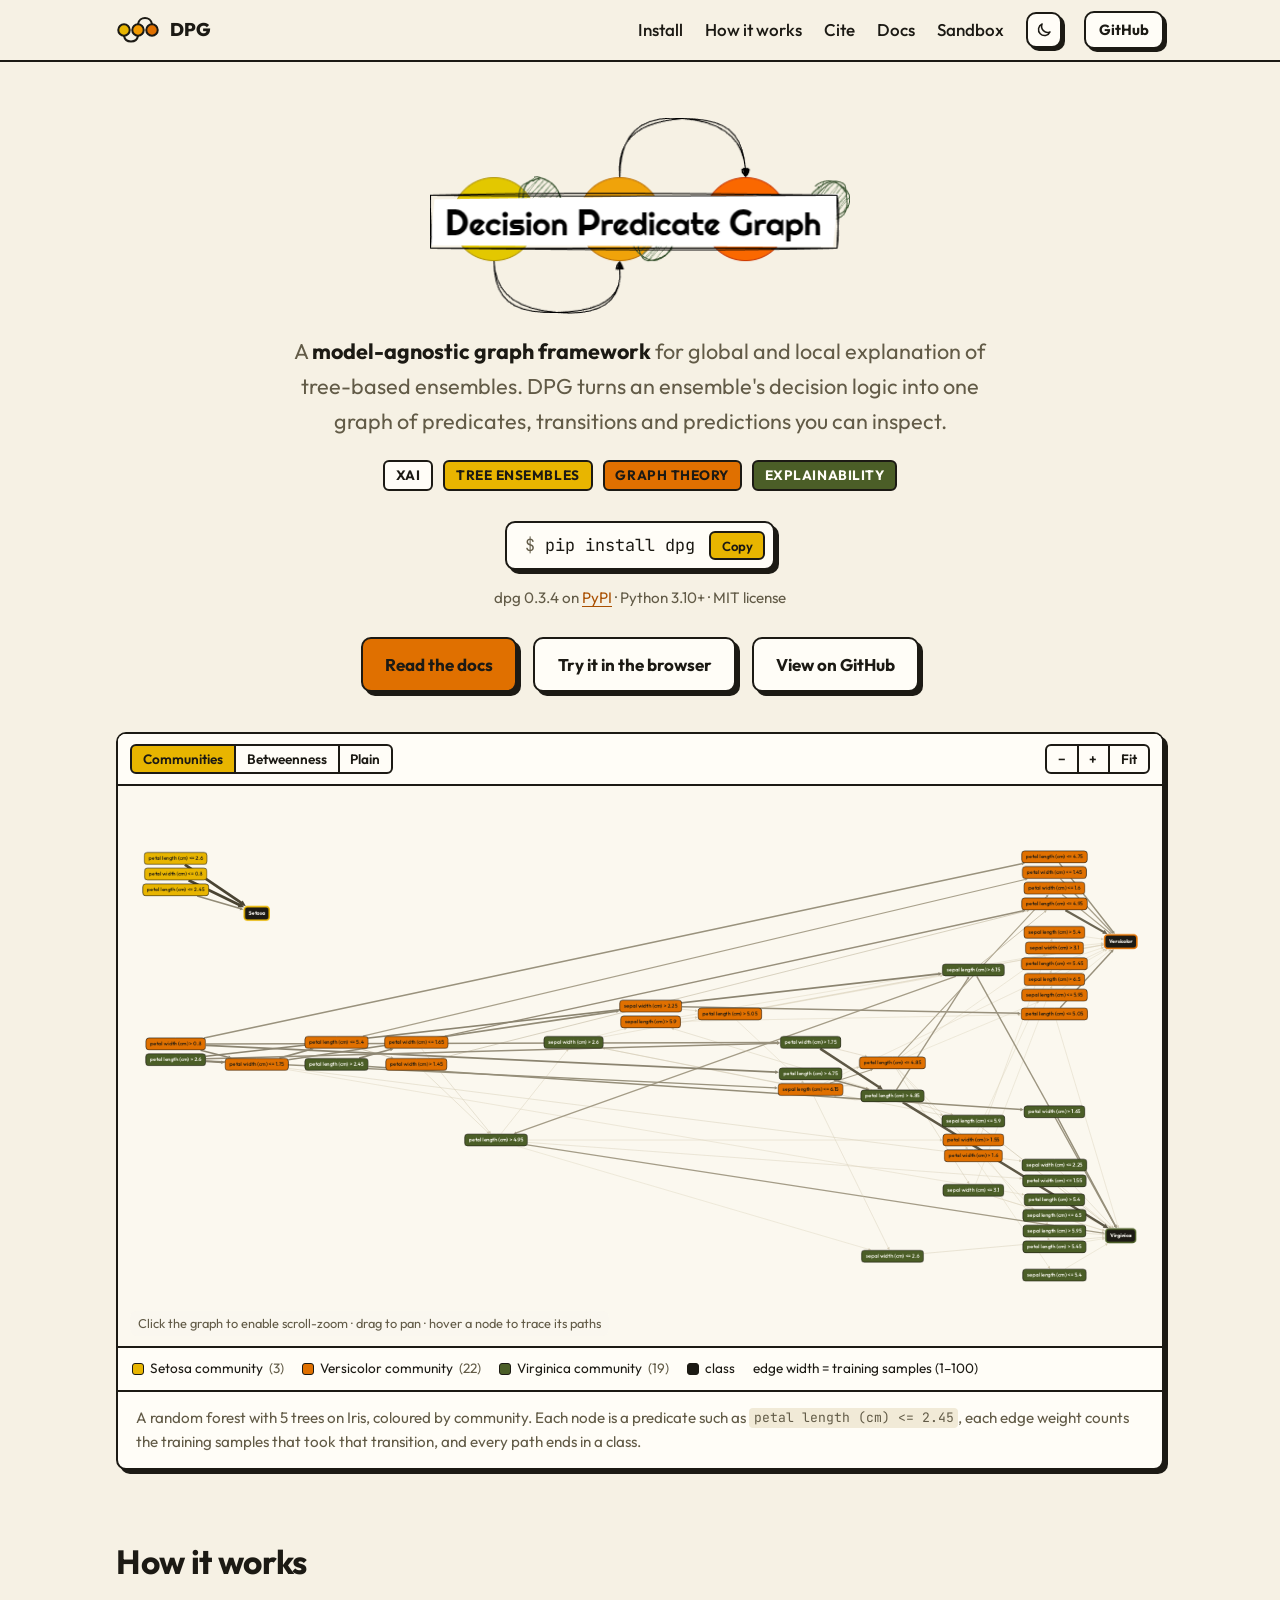
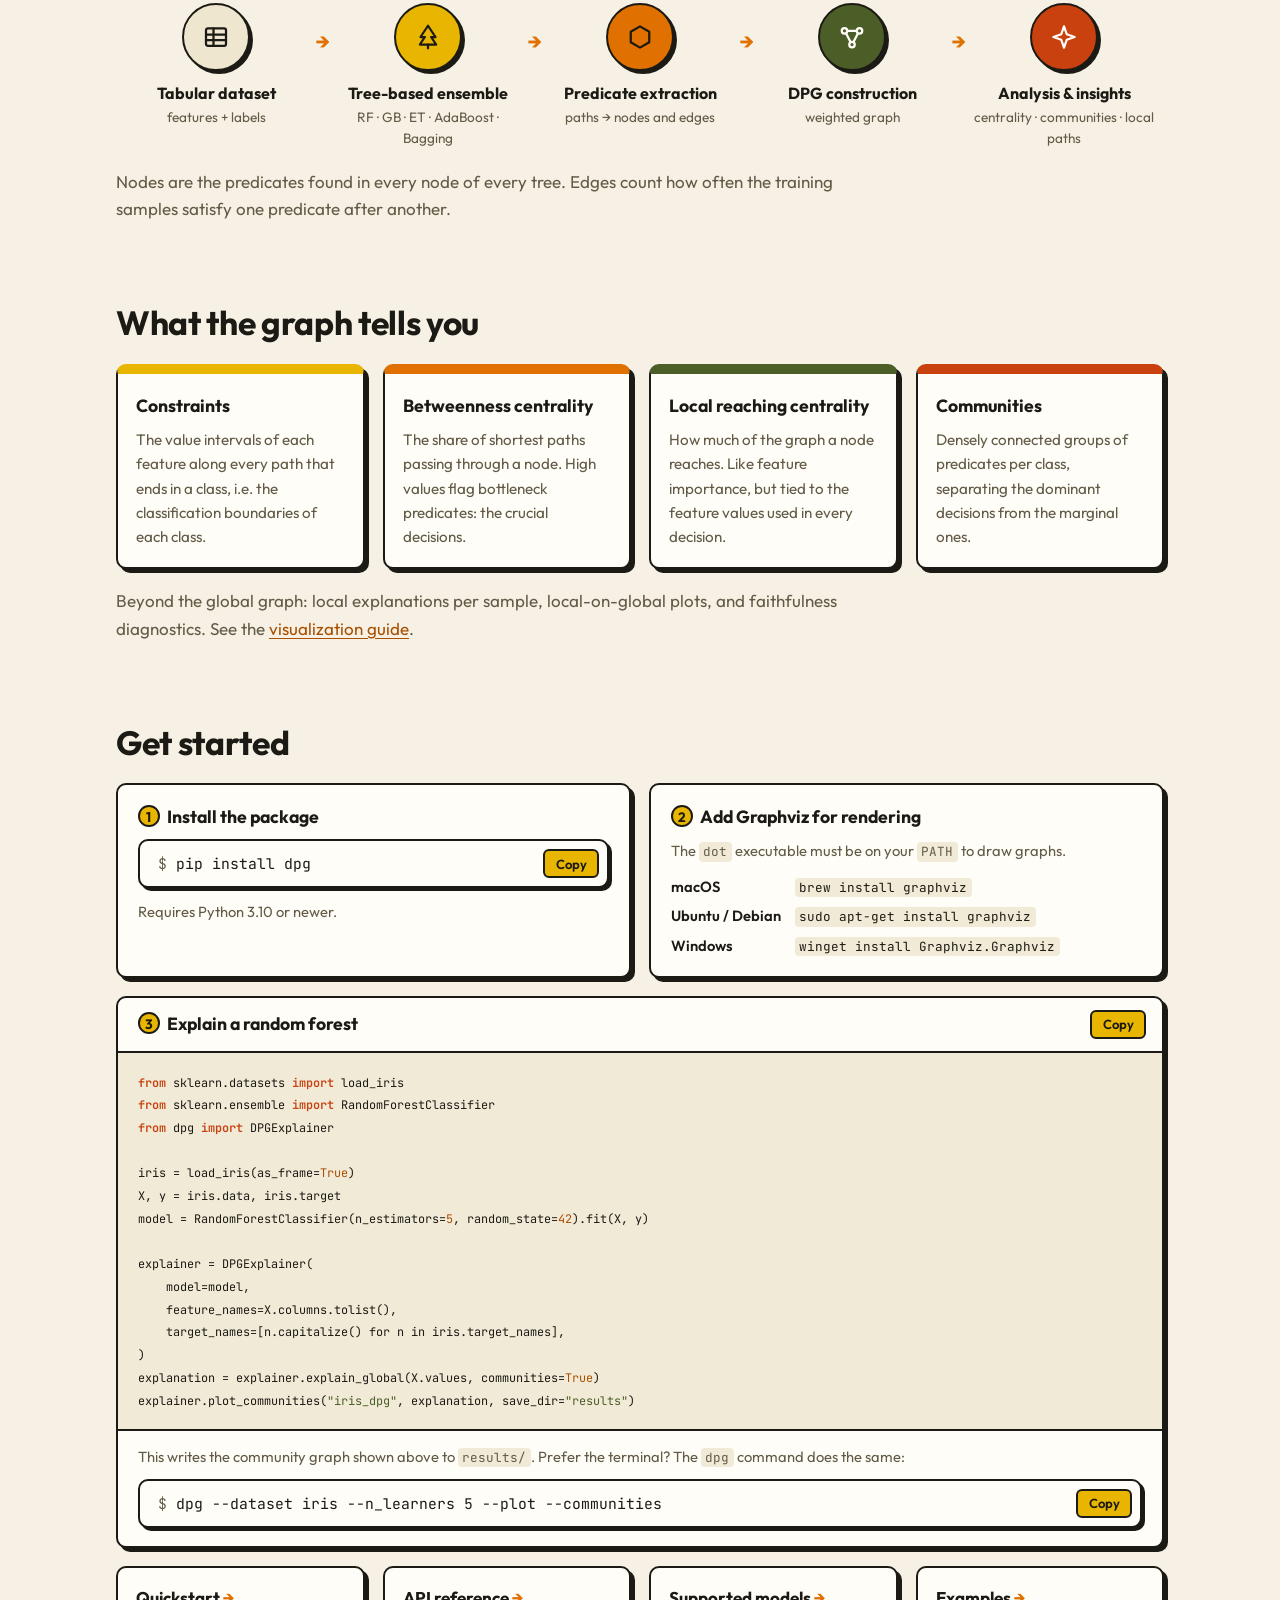
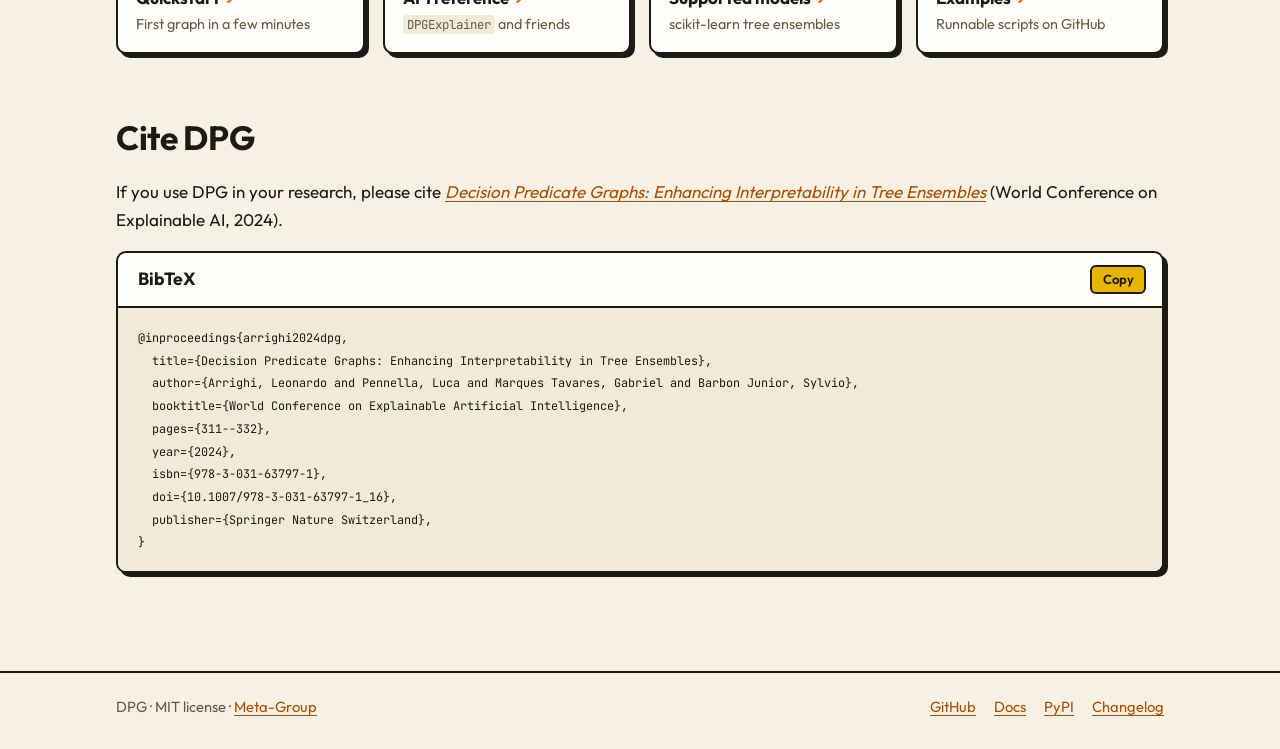
==== commit f3a4361e: "Revert "Nav: link Counterfactuals from the landing page and the Sandbox" Counterfactuals becomes a t" ====
--- a/static/index.html
+++ b/static/index.html
@@ -26,14 +26,13 @@
         <a href="#install" class="hide-sm">Install</a>
         <a href="#how" class="hide-sm">How it works</a>
         <a href="#cite" class="hide-sm">Cite</a>
-        <a href="https://dpg.readthedocs.io/" class="hide-xs">Docs</a>
+        <a href="https://dpg.readthedocs.io/">Docs</a>
         <a href="sandbox/">Sandbox</a>
-        <a href="counterfactual/">Counterfactuals</a>
         <button type="button" class="theme-toggle" id="theme-toggle" aria-label="Switch to dark theme" aria-pressed="false">
           <svg class="moon" viewBox="0 0 24 24" aria-hidden="true"><path d="M20 14.5A8 8 0 0 1 9.5 4a8 8 0 1 0 10.5 10.5z"/></svg>
           <svg class="sun" viewBox="0 0 24 24" aria-hidden="true"><circle cx="12" cy="12" r="4"/><path d="M12 2.5v2M12 19.5v2M2.5 12h2M19.5 12h2M5.3 5.3l1.4 1.4M17.3 17.3l1.4 1.4M5.3 18.7l1.4-1.4M17.3 6.7l1.4-1.4"/></svg>
         </button>
-        <a class="btn btn-sm hide-xs" href="https://github.com/Meta-Group/DPG">GitHub</a>
+        <a class="btn btn-sm" href="https://github.com/Meta-Group/DPG">GitHub</a>
       </nav>
     </div>
   </header>
--- a/static/assets/landing.css
+++ b/static/assets/landing.css
@@ -351,11 +351,6 @@
   .section { padding-top: 44px; }
 }
 
-/* phones: keep the nav on one line (Docs and GitHub are also in the footer) */
-@media (max-width: 480px) {
-  .hide-xs { display: none; }
-}
-
 @media (prefers-reduced-motion: reduce) {
   html { scroll-behavior: auto; }
   .btn, .doc-link { transition: none; }
